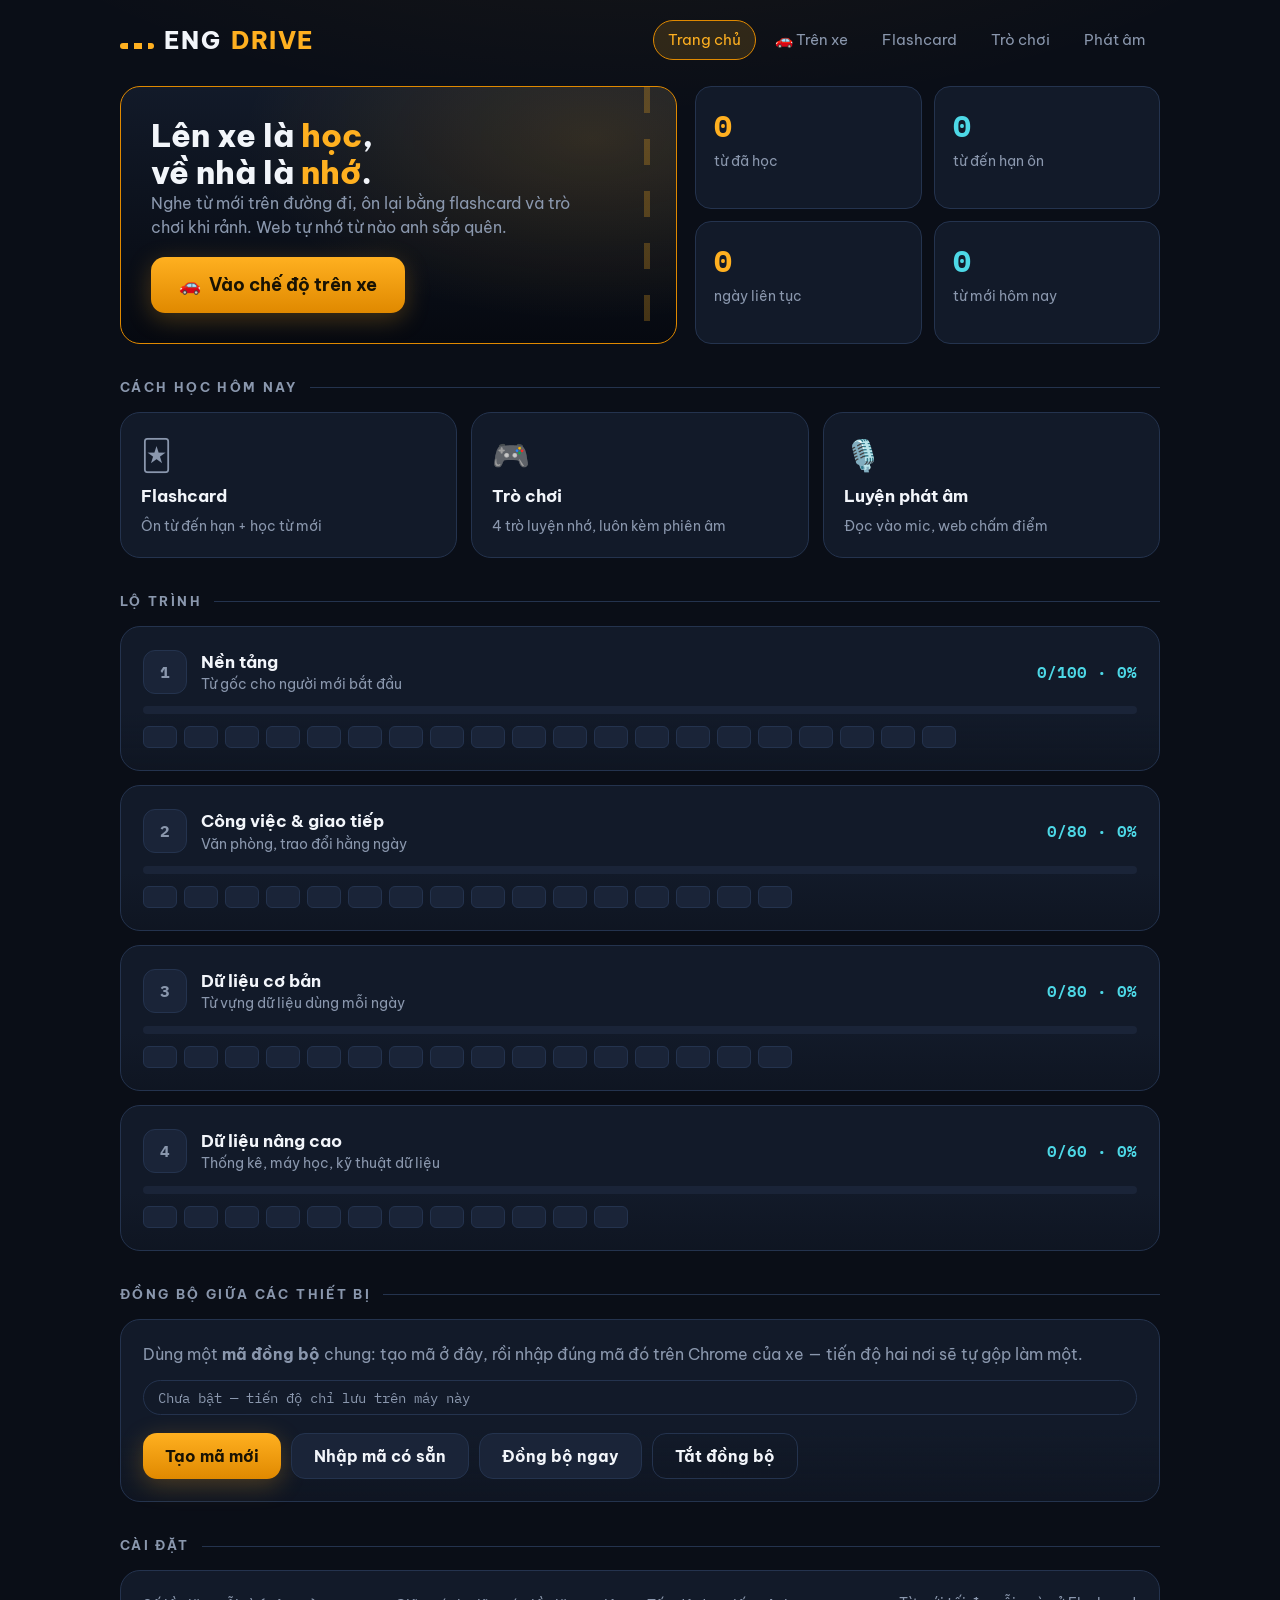
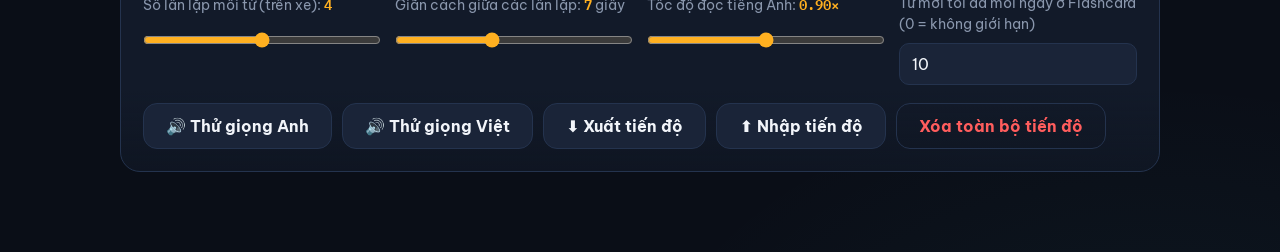
==== index.html @ 93e2e406 "EngDrive: web học tiếng Anh trên xe & máy tính - Chế độ trên xe: chữ to, tự đọc EN-VI lặp 3-5 lần, ô" ====
<!DOCTYPE html>
<html lang="vi">
<head>
<meta charset="utf-8">
<meta name="viewport" content="width=device-width, initial-scale=1">
<meta name="theme-color" content="#0a0e17">
<title>EngDrive — Học tiếng Anh mỗi ngày</title>
<link rel="icon" href="data:,">
<link rel="preconnect" href="https://fonts.googleapis.com">
<link rel="preconnect" href="https://fonts.gstatic.com" crossorigin>
<link href="https://fonts.googleapis.com/css2?family=Be+Vietnam+Pro:wght@400;500;600;700;800&family=IBM+Plex+Mono:wght@400;500;600&display=swap" rel="stylesheet">
<link rel="stylesheet" href="css/style.css">
</head>
<body>
<div class="wrap">

  <header class="topbar">
    <div class="logo"><span class="dot-road"></span>ENG<em>DRIVE</em></div>
    <nav class="nav">
      <a href="index.html" class="active">Trang chủ</a>
      <a href="car.html">🚗 Trên xe</a>
      <a href="learn.html">Flashcard</a>
      <a href="games.html">Trò chơi</a>
      <a href="speak.html">Phát âm</a>
    </nav>
  </header>

  <section class="hero">
    <div class="hero-car">
      <div>
        <h1>Lên xe là <span>học</span>,<br>về nhà là <span>nhớ</span>.</h1>
        <p>Nghe từ mới trên đường đi, ôn lại bằng flashcard và trò chơi khi rảnh. Web tự nhớ từ nào anh sắp quên.</p>
      </div>
      <a class="btn btn-amber" href="car.html">🚗 &nbsp;Vào chế độ trên xe</a>
    </div>
    <div class="stats">
      <div class="stat"><b id="stLearned">0</b><span>từ đã học</span></div>
      <div class="stat cyan"><b id="stDue">0</b><span>từ đến hạn ôn</span></div>
      <div class="stat"><b id="stStreak">0</b><span>ngày liên tục</span></div>
      <div class="stat cyan"><b id="stToday">0</b><span>từ mới hôm nay</span></div>
    </div>
  </section>

  <h2 class="section-title">Cách học hôm nay</h2>
  <section class="modes">
    <a class="mode" href="learn.html"><span class="ico">🃏</span><b>Flashcard</b><span id="mFlash">Ôn từ đến hạn + học từ mới</span></a>
    <a class="mode" href="games.html"><span class="ico">🎮</span><b>Trò chơi</b><span>4 trò luyện nhớ, luôn kèm phiên âm</span></a>
    <a class="mode" href="speak.html"><span class="ico">🎙️</span><b>Luyện phát âm</b><span>Đọc vào mic, web chấm điểm</span></a>
  </section>

  <h2 class="section-title">Lộ trình</h2>
  <section id="roadmap"></section>

  <h2 class="section-title">Đồng bộ giữa các thiết bị</h2>
  <section class="card" id="syncCard">
    <p class="muted" style="margin-bottom:14px">
      Dùng một <b>mã đồng bộ</b> chung: tạo mã ở đây, rồi nhập đúng mã đó trên Chrome của xe —
      tiến độ hai nơi sẽ tự gộp làm một.
    </p>
    <div id="syncStatus" class="pill" style="margin-bottom:14px">Chưa bật</div>
    <div class="settings-actions">
      <button class="btn btn-amber" id="btnNewCode">Tạo mã mới</button>
      <button class="btn" id="btnEnterCode">Nhập mã có sẵn</button>
      <button class="btn" id="btnSyncNow">Đồng bộ ngay</button>
      <button class="btn btn-ghost" id="btnSyncOff">Tắt đồng bộ</button>
    </div>
  </section>

  <h2 class="section-title">Cài đặt</h2>
  <section class="card">
    <div class="settings-grid">
      <div class="setting">
        <label>Số lần lặp mỗi từ (trên xe): <output id="repsOut"></output></label>
        <input type="range" id="setReps" min="3" max="5" step="1">
      </div>
      <div class="setting">
        <label>Giãn cách giữa các lần lặp: <output id="gapOut"></output> giây</label>
        <input type="range" id="setGap" min="5" max="10" step="1">
      </div>
      <div class="setting">
        <label>Tốc độ đọc tiếng Anh: <output id="rateOut"></output></label>
        <input type="range" id="setRate" min="0.7" max="1.1" step="0.05">
      </div>
      <div class="setting">
        <label>Từ mới tối đa mỗi ngày ở Flashcard (0 = không giới hạn)</label>
        <input type="number" id="setNewPerDay" min="0" max="100" step="1">
      </div>
    </div>
    <div class="settings-actions">
      <button class="btn" id="btnTestEn">🔊 Thử giọng Anh</button>
      <button class="btn" id="btnTestVi">🔊 Thử giọng Việt</button>
      <button class="btn" id="btnExport">⬇ Xuất tiến độ</button>
      <button class="btn" id="btnImport">⬆ Nhập tiến độ</button>
      <input type="file" id="importFile" accept=".json" class="hidden">
      <button class="btn btn-ghost" id="btnReset" style="color:var(--red)">Xóa toàn bộ tiến độ</button>
    </div>
  </section>

</div>

<script src="data/level1.js"></script>
<script src="data/level2.js"></script>
<script src="data/level3.js"></script>
<script src="data/level4.js"></script>
<script src="js/core.js"></script>
<script src="js/sync.js"></script>
<script src="js/home.js"></script>
</body>
</html>
---- css/style.css ----
/* ============================================================
   ENGDRIVE — Học tiếng Anh trên xe & máy tính
   Aesthetic: "night drive dashboard" — đồng hồ xe hơi ban đêm
   ============================================================ */

:root {
  --bg: #0a0e17;
  --bg-deep: #060910;
  --surface: #121a29;
  --surface-2: #1a2438;
  --line: #24334e;
  --text: #f2f5fa;
  --muted: #8a97ad;
  --amber: #ffb020;
  --amber-deep: #e08900;
  --amber-glow: rgba(255, 176, 32, 0.14);
  --cyan: #4dd8e6;
  --cyan-glow: rgba(77, 216, 230, 0.12);
  --green: #3ddc84;
  --red: #ff5d5d;
  --radius: 20px;
  --font-main: "Be Vietnam Pro", "Segoe UI", system-ui, sans-serif;
  --font-mono: "IBM Plex Mono", "Consolas", monospace;
}

* { margin: 0; padding: 0; box-sizing: border-box; }
html { -webkit-text-size-adjust: 100%; }

body {
  font-family: var(--font-main);
  background:
    radial-gradient(1200px 500px at 50% -10%, rgba(255, 176, 32, 0.07), transparent 60%),
    radial-gradient(900px 600px at 90% 110%, rgba(77, 216, 230, 0.05), transparent 60%),
    var(--bg);
  color: var(--text);
  min-height: 100vh;
  line-height: 1.5;
}

::selection { background: var(--amber); color: #14100a; }

a { color: inherit; text-decoration: none; }
button { font-family: inherit; cursor: pointer; border: none; background: none; color: inherit; }
input, select { font-family: inherit; }

.wrap { max-width: 1080px; margin: 0 auto; padding: 0 20px 80px; }

/* ---------- Header / nav ---------- */
.topbar {
  display: flex; align-items: center; justify-content: space-between;
  padding: 20px 0 14px; margin-bottom: 12px;
}
.logo {
  display: flex; align-items: baseline; gap: 10px;
  font-weight: 800; font-size: 1.5rem; letter-spacing: 0.06em;
}
.logo .dot-road {
  display: inline-block; width: 34px; height: 6px; border-radius: 3px;
  background: repeating-linear-gradient(90deg, var(--amber) 0 8px, transparent 8px 14px);
}
.logo em { font-style: normal; color: var(--amber); }
.nav { display: flex; gap: 4px; flex-wrap: wrap; }
.nav a {
  padding: 8px 14px; border-radius: 999px; font-size: 0.92rem; color: var(--muted);
  border: 1px solid transparent; transition: all 0.2s;
}
.nav a:hover { color: var(--text); border-color: var(--line); }
.nav a.active { color: var(--amber); border-color: var(--amber-deep); background: var(--amber-glow); }

/* ---------- Cards & common ---------- */
.card {
  background: linear-gradient(180deg, var(--surface), var(--surface) 60%, rgba(18, 26, 41, 0.6));
  border: 1px solid var(--line);
  border-radius: var(--radius);
  padding: 22px;
}
.section-title {
  font-size: 0.82rem; font-weight: 700; letter-spacing: 0.18em; text-transform: uppercase;
  color: var(--muted); margin: 34px 0 14px;
  display: flex; align-items: center; gap: 12px;
}
.section-title::after { content: ""; flex: 1; height: 1px; background: var(--line); }

.btn {
  display: inline-flex; align-items: center; justify-content: center; gap: 8px;
  padding: 12px 22px; border-radius: 14px; font-weight: 700; font-size: 1rem;
  background: var(--surface-2); border: 1px solid var(--line); color: var(--text);
  transition: transform 0.12s, background 0.2s, border-color 0.2s;
}
.btn:hover { border-color: var(--amber-deep); }
.btn:active { transform: scale(0.97); }
.btn-amber {
  background: linear-gradient(180deg, var(--amber), var(--amber-deep));
  color: #191203; border: none; box-shadow: 0 6px 24px rgba(255, 176, 32, 0.25);
}
.btn-amber:hover { filter: brightness(1.06); }
.btn-ghost { background: transparent; }
.mono { font-family: var(--font-mono); }
.muted { color: var(--muted); }
.hidden { display: none !important; }

/* ---------- Dashboard: hero ---------- */
.hero { display: grid; grid-template-columns: 1.2fr 1fr; gap: 18px; align-items: stretch; }
@media (max-width: 760px) { .hero { grid-template-columns: 1fr; } }

.hero-car {
  position: relative; overflow: hidden;
  background:
    radial-gradient(500px 260px at 85% 20%, var(--amber-glow), transparent 70%),
    linear-gradient(180deg, var(--surface), var(--bg-deep));
  border: 1px solid var(--amber-deep);
  border-radius: var(--radius); padding: 30px;
  display: flex; flex-direction: column; gap: 10px; justify-content: space-between;
}
.hero-car::before {
  /* vạch kẻ đường */
  content: ""; position: absolute; right: 26px; top: 0; bottom: 0; width: 6px;
  background: repeating-linear-gradient(180deg, rgba(255,176,32,0.5) 0 26px, transparent 26px 52px);
  opacity: 0.5;
}
.hero-car h1 { font-size: 2rem; font-weight: 800; line-height: 1.15; }
.hero-car h1 span { color: var(--amber); }
.hero-car p { color: var(--muted); max-width: 40ch; }
.hero-car .btn { align-self: flex-start; margin-top: 8px; font-size: 1.1rem; padding: 15px 28px; }

.stats { display: grid; grid-template-columns: 1fr 1fr; gap: 12px; }
.stat {
  background: var(--surface); border: 1px solid var(--line); border-radius: 16px;
  padding: 16px 18px; display: flex; flex-direction: column; gap: 2px;
}
.stat b { font-size: 1.9rem; font-weight: 800; font-family: var(--font-mono); color: var(--amber); }
.stat.cyan b { color: var(--cyan); }
.stat span { font-size: 0.85rem; color: var(--muted); }

/* ---------- Dashboard: mode cards ---------- */
.modes { display: grid; grid-template-columns: repeat(auto-fit, minmax(210px, 1fr)); gap: 14px; }
.mode {
  display: flex; flex-direction: column; gap: 6px; padding: 20px;
  background: var(--surface); border: 1px solid var(--line); border-radius: var(--radius);
  transition: transform 0.15s, border-color 0.2s, box-shadow 0.2s;
}
.mode:hover { transform: translateY(-3px); border-color: var(--amber-deep); box-shadow: 0 10px 30px rgba(0,0,0,0.35); }
.mode .ico { font-size: 1.9rem; }
.mode b { font-size: 1.08rem; }
.mode span { font-size: 0.86rem; color: var(--muted); }

/* ---------- Roadmap ---------- */
.level { margin-bottom: 14px; }
.level-head { display: flex; align-items: center; gap: 14px; flex-wrap: wrap; }
.level-num {
  width: 44px; height: 44px; border-radius: 12px; flex: none;
  display: grid; place-items: center; font-weight: 800; font-family: var(--font-mono);
  background: var(--amber-glow); color: var(--amber); border: 1px solid var(--amber-deep);
}
.level.locked .level-num { background: var(--surface-2); color: var(--muted); border-color: var(--line); }
.level-head b { font-size: 1.05rem; }
.level-head .muted { font-size: 0.86rem; }
.level-pct { margin-left: auto; font-family: var(--font-mono); color: var(--cyan); font-weight: 600; }
.bar { height: 8px; border-radius: 4px; background: var(--surface-2); margin: 12px 0; overflow: hidden; }
.bar i { display: block; height: 100%; border-radius: 4px; background: linear-gradient(90deg, var(--amber-deep), var(--amber)); transition: width 0.6s; }
.units { display: flex; flex-wrap: wrap; gap: 7px; }
.unit-chip {
  width: 34px; height: 22px; border-radius: 6px; border: 1px solid var(--line);
  background: var(--surface-2); position: relative; cursor: default;
}
.unit-chip.part { background: linear-gradient(90deg, var(--amber-deep) 50%, var(--surface-2) 50%); opacity: 0.75; }
.unit-chip.done { background: linear-gradient(180deg, var(--amber), var(--amber-deep)); border-color: var(--amber-deep); }

/* ---------- Settings ---------- */
.settings-grid { display: grid; grid-template-columns: repeat(auto-fit, minmax(230px, 1fr)); gap: 14px; }
.setting { display: flex; flex-direction: column; gap: 8px; }
.setting label { font-size: 0.88rem; color: var(--muted); }
.setting output { font-family: var(--font-mono); color: var(--amber); font-weight: 600; }
select, input[type="number"] {
  background: var(--surface-2); color: var(--text); border: 1px solid var(--line);
  border-radius: 10px; padding: 10px 12px; font-size: 1rem;
}
input[type="range"] { accent-color: var(--amber); height: 32px; }
.settings-actions { display: flex; gap: 10px; flex-wrap: wrap; margin-top: 18px; }

/* ============================================================
   CAR MODE — màn hình trên xe: chữ cực to, thao tác cực ít
   ============================================================ */
body.car-body {
  background: var(--bg-deep);
  height: 100vh; height: 100dvh; overflow: hidden;
  display: flex; flex-direction: column;
  user-select: none; -webkit-user-select: none;
}
.car-top {
  display: flex; align-items: center; justify-content: space-between;
  padding: 12px 18px; flex: none; color: var(--muted); font-size: 0.95rem;
}
.car-top .phase {
  font-weight: 700; letter-spacing: 0.14em; text-transform: uppercase; font-size: 0.85rem;
  padding: 6px 14px; border-radius: 999px; border: 1px solid var(--line);
}
.car-top .phase.learn { color: var(--amber); border-color: var(--amber-deep); background: var(--amber-glow); }
.car-top .phase.review { color: var(--cyan); border-color: var(--cyan); background: var(--cyan-glow); }
.car-top .car-btn-sm { font-size: 1.3rem; padding: 8px 12px; border-radius: 12px; }
.car-top .car-btn-sm:active { background: var(--surface-2); }

.car-stage {
  flex: 1; display: flex; flex-direction: column; align-items: center; justify-content: center;
  text-align: center; padding: 0 16px; gap: 1vh; min-height: 0; cursor: pointer;
}
.car-word {
  font-size: clamp(3.4rem, 15vw, 11rem);
  font-weight: 800; line-height: 1.02; letter-spacing: -0.01em;
  text-shadow: 0 0 60px rgba(255, 176, 32, 0.18);
  overflow-wrap: anywhere;
}
.car-ipa {
  font-family: var(--font-mono);
  font-size: clamp(1.5rem, 5.5vw, 3.6rem);
  color: var(--cyan); font-weight: 500;
}
.car-vi {
  font-size: clamp(2rem, 7.5vw, 5.2rem);
  font-weight: 700; color: var(--amber); line-height: 1.1;
  overflow-wrap: anywhere;
}
.rep-dots { display: flex; gap: 10px; margin-top: 1.5vh; }
.rep-dots i {
  width: 14px; height: 14px; border-radius: 50%;
  background: var(--surface-2); border: 1px solid var(--line); transition: all 0.25s;
}
.rep-dots i.on { background: var(--amber); border-color: var(--amber); box-shadow: 0 0 12px rgba(255,176,32,0.6); }

.car-controls {
  flex: none; display: flex; align-items: center; justify-content: center; gap: 22px;
  padding: 12px 16px calc(18px + env(safe-area-inset-bottom));
}
.car-btn {
  width: 78px; height: 78px; border-radius: 50%; font-size: 1.9rem;
  background: var(--surface); border: 1px solid var(--line);
  display: grid; place-items: center; transition: transform 0.1s, border-color 0.2s;
}
.car-btn:active { transform: scale(0.92); }
.car-btn.main {
  width: 104px; height: 104px; font-size: 2.6rem;
  background: linear-gradient(180deg, var(--amber), var(--amber-deep));
  color: #191203; border: none; box-shadow: 0 8px 34px rgba(255, 176, 32, 0.35);
}
.car-progress { position: fixed; left: 0; top: 0; height: 4px; background: var(--amber); transition: width 0.4s; z-index: 5; }

/* Màn chờ bắt đầu / hoàn thành */
.car-overlay {
  position: fixed; inset: 0; z-index: 10; background: rgba(6, 9, 16, 0.94);
  display: flex; flex-direction: column; align-items: center; justify-content: center;
  gap: 18px; text-align: center; padding: 24px;
}
.car-overlay h2 { font-size: clamp(1.8rem, 5vw, 3rem); font-weight: 800; }
.car-overlay p { color: var(--muted); font-size: 1.15rem; max-width: 46ch; }
.car-overlay .btn-amber { font-size: 1.5rem; padding: 22px 54px; border-radius: 22px; }

/* Drawer cài đặt trên xe */
.car-drawer {
  position: fixed; right: 0; top: 0; bottom: 0; width: min(380px, 92vw); z-index: 20;
  background: var(--surface); border-left: 1px solid var(--line); padding: 24px;
  transform: translateX(100%); transition: transform 0.25s; overflow-y: auto;
}
.car-drawer.open { transform: translateX(0); }
.car-drawer h3 { margin-bottom: 16px; }
.car-drawer .setting { margin-bottom: 16px; }

/* ============================================================
   LEARN — flashcards
   ============================================================ */
.study-head { display: flex; align-items: center; justify-content: space-between; margin-bottom: 18px; flex-wrap: wrap; gap: 10px; }
.pill {
  padding: 6px 14px; border-radius: 999px; font-family: var(--font-mono); font-size: 0.9rem;
  border: 1px solid var(--line); color: var(--muted);
}
.pill b { color: var(--amber); }

.flash-zone { display: flex; flex-direction: column; align-items: center; gap: 22px; }
.flashcard {
  width: min(620px, 100%); min-height: 360px; perspective: 1200px; cursor: pointer;
}
.flash-inner {
  position: relative; width: 100%; min-height: 360px;
  transform-style: preserve-3d; transition: transform 0.5s cubic-bezier(0.2, 0.8, 0.2, 1);
}
.flashcard.flipped .flash-inner { transform: rotateY(180deg); }
.flash-face {
  position: absolute; inset: 0; backface-visibility: hidden; -webkit-backface-visibility: hidden;
  border-radius: var(--radius); border: 1px solid var(--line); padding: 34px;
  display: flex; flex-direction: column; align-items: center; justify-content: center; gap: 12px;
  background: linear-gradient(180deg, var(--surface), var(--bg-deep)); text-align: center;
}
.flash-face.back { transform: rotateY(180deg); border-color: var(--amber-deep); }
.flash-word { font-size: clamp(2.4rem, 7vw, 4rem); font-weight: 800; }
.flash-ipa { font-family: var(--font-mono); font-size: 1.5rem; color: var(--cyan); }
.flash-pos { color: var(--muted); font-size: 0.95rem; }
.flash-vi { font-size: 2rem; font-weight: 700; color: var(--amber); }
.flash-ex { font-size: 1.15rem; margin-top: 8px; }
.flash-ex-vi { color: var(--muted); font-size: 1rem; }
.flash-hint { color: var(--muted); font-size: 0.85rem; margin-top: 14px; }
.speak-icon { font-size: 1.6rem; padding: 10px 16px; border-radius: 14px; border: 1px solid var(--line); }
.speak-icon:active { background: var(--surface-2); }

.grade-row { display: grid; grid-template-columns: repeat(4, 1fr); gap: 10px; width: min(620px, 100%); }
.grade { padding: 16px 8px; border-radius: 14px; font-weight: 700; border: 1px solid var(--line); background: var(--surface); transition: transform 0.1s; }
.grade:active { transform: scale(0.96); }
.grade small { display: block; font-weight: 400; color: var(--muted); font-size: 0.75rem; margin-top: 3px; }
.grade.g0 { color: var(--red); } .grade.g1 { color: #ffce6b; }
.grade.g2 { color: var(--green); } .grade.g3 { color: var(--cyan); }

.done-panel { text-align: center; padding: 60px 20px; }
.done-panel .big { font-size: 3.4rem; }
.done-panel h2 { font-size: 1.8rem; margin: 10px 0 6px; }

/* ============================================================
   GAMES
   ============================================================ */
.game-pick { display: grid; grid-template-columns: repeat(auto-fit, minmax(220px, 1fr)); gap: 14px; }
.game-card { text-align: left; }
.game-hud { display: flex; align-items: center; justify-content: space-between; margin-bottom: 20px; flex-wrap: wrap; gap: 10px; }
.hud-score { font-family: var(--font-mono); font-size: 1.3rem; color: var(--amber); font-weight: 700; }
.hud-streak { color: var(--cyan); font-family: var(--font-mono); }

.quiz-prompt {
  text-align: center; padding: 34px 20px; border-radius: var(--radius);
  background: linear-gradient(180deg, var(--surface), var(--bg-deep));
  border: 1px solid var(--line); margin-bottom: 18px;
}
.quiz-word { font-size: clamp(2rem, 6vw, 3.2rem); font-weight: 800; }
.quiz-sub { font-family: var(--font-mono); color: var(--cyan); font-size: 1.3rem; margin-top: 4px; }
.quiz-vi-prompt { font-size: 1.9rem; font-weight: 700; color: var(--amber); }
.options { display: grid; grid-template-columns: 1fr 1fr; gap: 12px; }
@media (max-width: 560px) { .options { grid-template-columns: 1fr; } }
.opt {
  padding: 18px; border-radius: 14px; font-size: 1.15rem; font-weight: 600;
  background: var(--surface); border: 1px solid var(--line); text-align: center;
  transition: border-color 0.15s, background 0.15s;
}
.opt:hover { border-color: var(--amber-deep); }
.opt.correct { background: rgba(61, 220, 132, 0.14); border-color: var(--green); color: var(--green); }
.opt.wrong { background: rgba(255, 93, 93, 0.12); border-color: var(--red); color: var(--red); }
.opt:disabled { cursor: default; }

/* Xếp chữ */
.slots, .tiles { display: flex; flex-wrap: wrap; gap: 8px; justify-content: center; }
.slots { margin-bottom: 22px; min-height: 58px; }
.slot, .tile {
  width: 50px; height: 56px; border-radius: 12px; display: grid; place-items: center;
  font-family: var(--font-mono); font-size: 1.5rem; font-weight: 700;
}
.slot { background: var(--bg-deep); border: 1px dashed var(--line); color: var(--amber); }
.slot.filled { border-style: solid; border-color: var(--amber-deep); }
.slot.space { border: none; background: none; width: 22px; }
.tile { background: var(--surface-2); border: 1px solid var(--line); transition: transform 0.1s; }
.tile:active { transform: scale(0.9); }
.tile.used { opacity: 0.25; pointer-events: none; }

/* ============================================================
   SPEAK — luyện phát âm
   ============================================================ */
.mic-zone { display: flex; flex-direction: column; align-items: center; gap: 18px; }
.mic-btn {
  width: 110px; height: 110px; border-radius: 50%; font-size: 2.8rem;
  background: linear-gradient(180deg, var(--surface-2), var(--surface));
  border: 2px solid var(--line); display: grid; place-items: center; transition: all 0.2s;
}
.mic-btn.listening {
  border-color: var(--red); box-shadow: 0 0 0 0 rgba(255, 93, 93, 0.5);
  animation: pulse 1.4s infinite;
}
@keyframes pulse {
  0% { box-shadow: 0 0 0 0 rgba(255, 93, 93, 0.45); }
  70% { box-shadow: 0 0 0 26px rgba(255, 93, 93, 0); }
  100% { box-shadow: 0 0 0 0 rgba(255, 93, 93, 0); }
}
.speak-result { text-align: center; min-height: 90px; }
.speak-result .verdict { font-size: 1.5rem; font-weight: 800; }
.verdict.good { color: var(--green); } .verdict.close { color: var(--amber); } .verdict.bad { color: var(--red); }
.heard { color: var(--muted); font-size: 1.05rem; margin-top: 4px; }
.heard b { color: var(--text); font-family: var(--font-mono); }
.warn-box {
  background: rgba(255, 176, 32, 0.08); border: 1px solid var(--amber-deep);
  border-radius: 14px; padding: 14px 18px; font-size: 0.95rem; margin-bottom: 18px;
}

/* ---------- misc ---------- */
.fade-in { animation: fadeIn 0.35s ease both; }
@keyframes fadeIn { from { opacity: 0; transform: translateY(8px); } to { opacity: 1; transform: none; } }
.toast {
  position: fixed; bottom: 26px; left: 50%; transform: translateX(-50%);
  background: var(--surface-2); border: 1px solid var(--amber-deep); color: var(--text);
  padding: 12px 22px; border-radius: 999px; z-index: 50; font-weight: 600;
  animation: fadeIn 0.25s ease both;
}
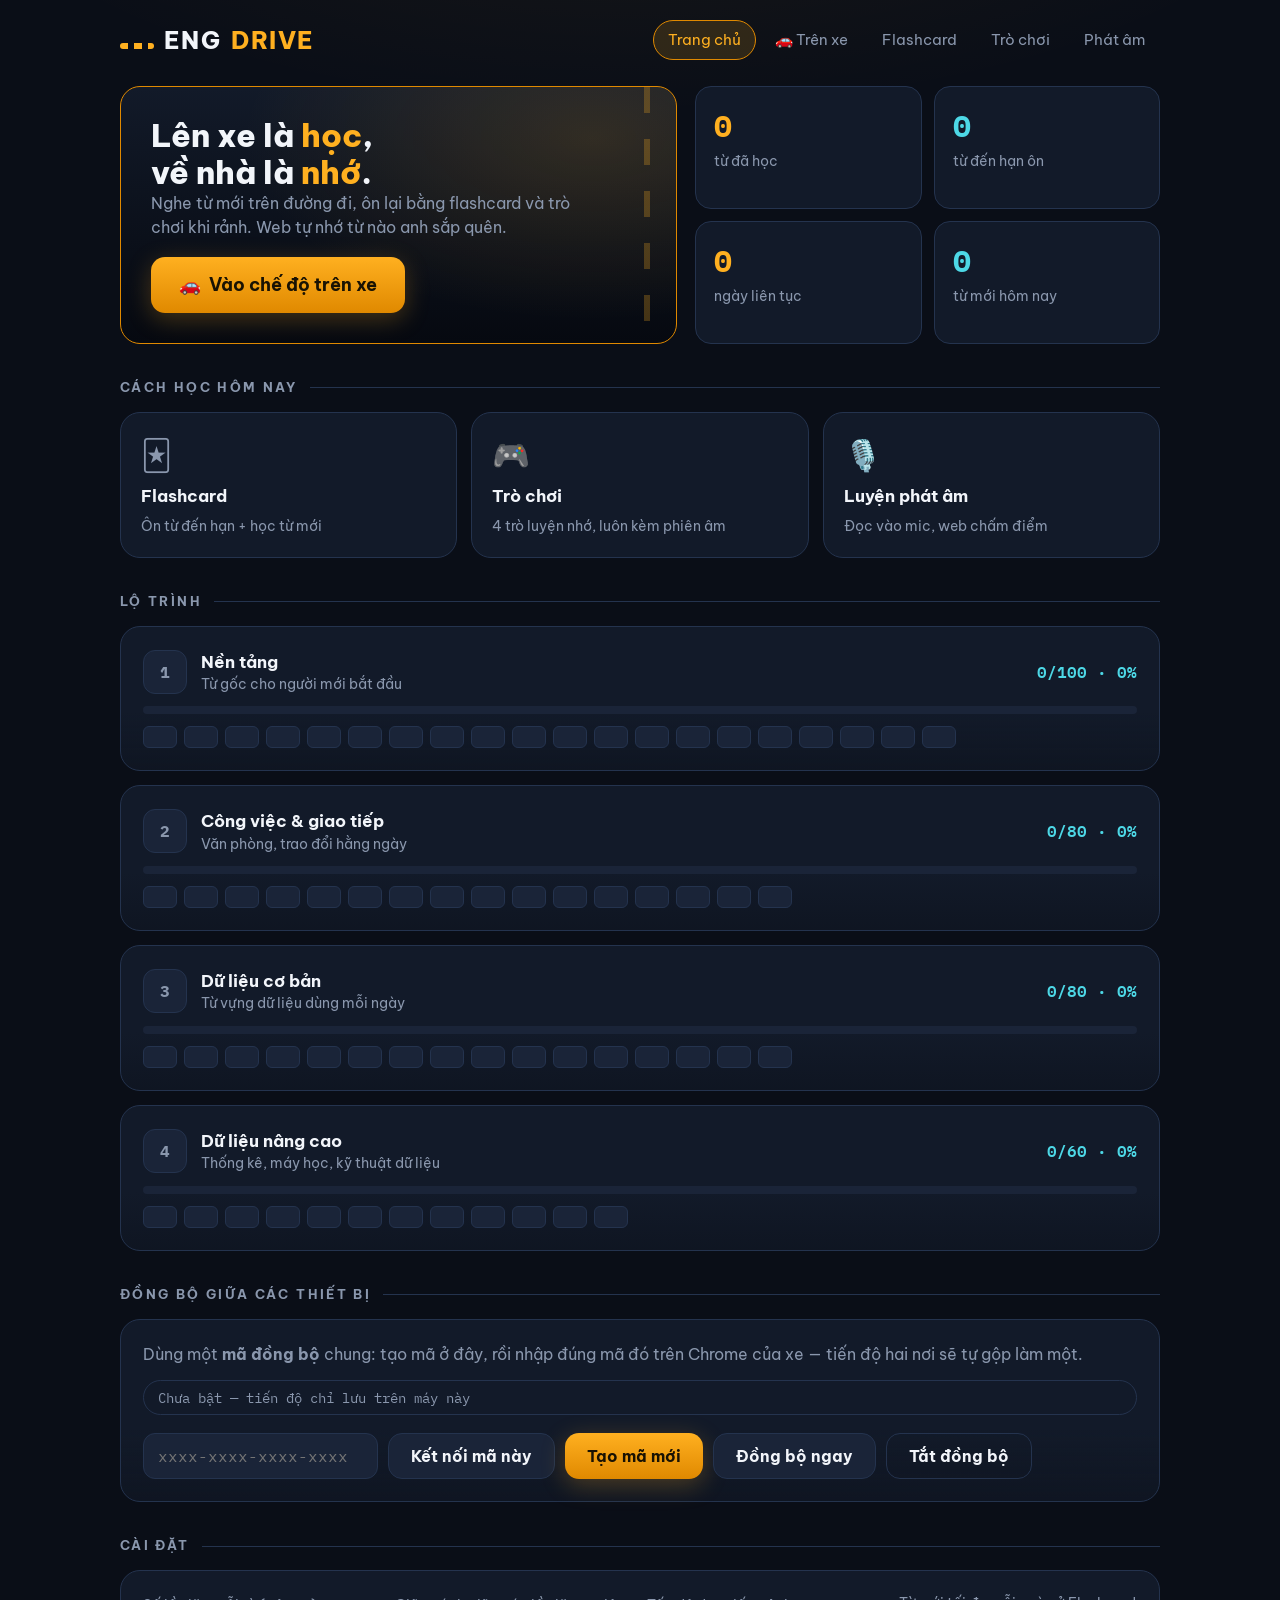
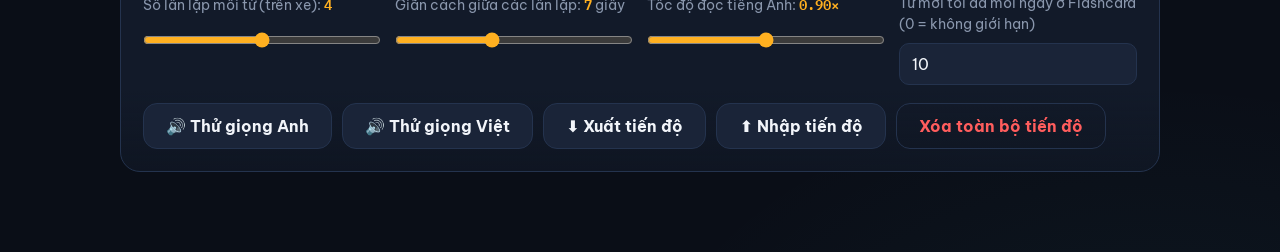
==== commit 5424bd25: "Sửa 30+ lỗi từ review đa chiều - Sync: merge ưu tiên box SRS (không mất tiến độ flashcard), chặn rac" ====
--- a/index.html
+++ b/index.html
@@ -58,9 +58,13 @@
       tiến độ hai nơi sẽ tự gộp làm một.
     </p>
     <div id="syncStatus" class="pill" style="margin-bottom:14px">Chưa bật</div>
+    <div id="syncConfirm" class="warn-box hidden" style="margin-bottom:14px"></div>
     <div class="settings-actions">
+      <input type="text" id="syncCodeInput" placeholder="xxxx-xxxx-xxxx-xxxx"
+        autocomplete="off" autocapitalize="off" spellcheck="false"
+        style="background:var(--surface-2);color:var(--text);border:1px solid var(--line);border-radius:12px;padding:12px 14px;font-family:var(--font-mono);font-size:1rem;min-width:220px">
+      <button class="btn" id="btnEnterCode">Kết nối mã này</button>
       <button class="btn btn-amber" id="btnNewCode">Tạo mã mới</button>
-      <button class="btn" id="btnEnterCode">Nhập mã có sẵn</button>
       <button class="btn" id="btnSyncNow">Đồng bộ ngay</button>
       <button class="btn btn-ghost" id="btnSyncOff">Tắt đồng bộ</button>
     </div>
--- a/css/style.css
+++ b/css/style.css
@@ -197,7 +197,10 @@
 }
 .car-top .phase.learn { color: var(--amber); border-color: var(--amber-deep); background: var(--amber-glow); }
 .car-top .phase.review { color: var(--cyan); border-color: var(--cyan); background: var(--cyan-glow); }
-.car-top .car-btn-sm { font-size: 1.3rem; padding: 8px 12px; border-radius: 12px; }
+.car-top .car-btn-sm {
+  font-size: 1.5rem; min-width: 56px; min-height: 56px;
+  display: grid; place-items: center; border-radius: 14px;
+}
 .car-top .car-btn-sm:active { background: var(--surface-2); }
 
 .car-stage {
@@ -210,6 +213,9 @@
   text-shadow: 0 0 60px rgba(255, 176, 32, 0.18);
   overflow-wrap: anywhere;
 }
+/* từ dài co chữ lại thay vì ngắt giữa chữ */
+.car-word.long { font-size: clamp(2.6rem, 10vw, 7.5rem); }
+.car-word.vlong { font-size: clamp(2rem, 7vw, 5.2rem); }
 .car-ipa {
   font-family: var(--font-mono);
   font-size: clamp(1.5rem, 5.5vw, 3.6rem);
@@ -255,6 +261,14 @@
 .car-overlay .btn-amber { font-size: 1.5rem; padding: 22px 54px; border-radius: 22px; }
 
 /* Drawer cài đặt trên xe */
+.car-backdrop {
+  position: fixed; inset: 0; z-index: 19; background: rgba(6, 9, 16, 0.6);
+  opacity: 0; pointer-events: none; transition: opacity 0.25s;
+}
+.car-backdrop.open { opacity: 1; pointer-events: auto; }
+.drawer-head { display: flex; align-items: center; justify-content: space-between; margin-bottom: 16px; }
+.drawer-head h3 { margin: 0; }
+.drawer-close { font-size: 1.4rem; min-width: 52px; min-height: 52px; border-radius: 12px; border: 1px solid var(--line); }
 .car-drawer {
   position: fixed; right: 0; top: 0; bottom: 0; width: min(380px, 92vw); z-index: 20;
   background: var(--surface); border-left: 1px solid var(--line); padding: 24px;
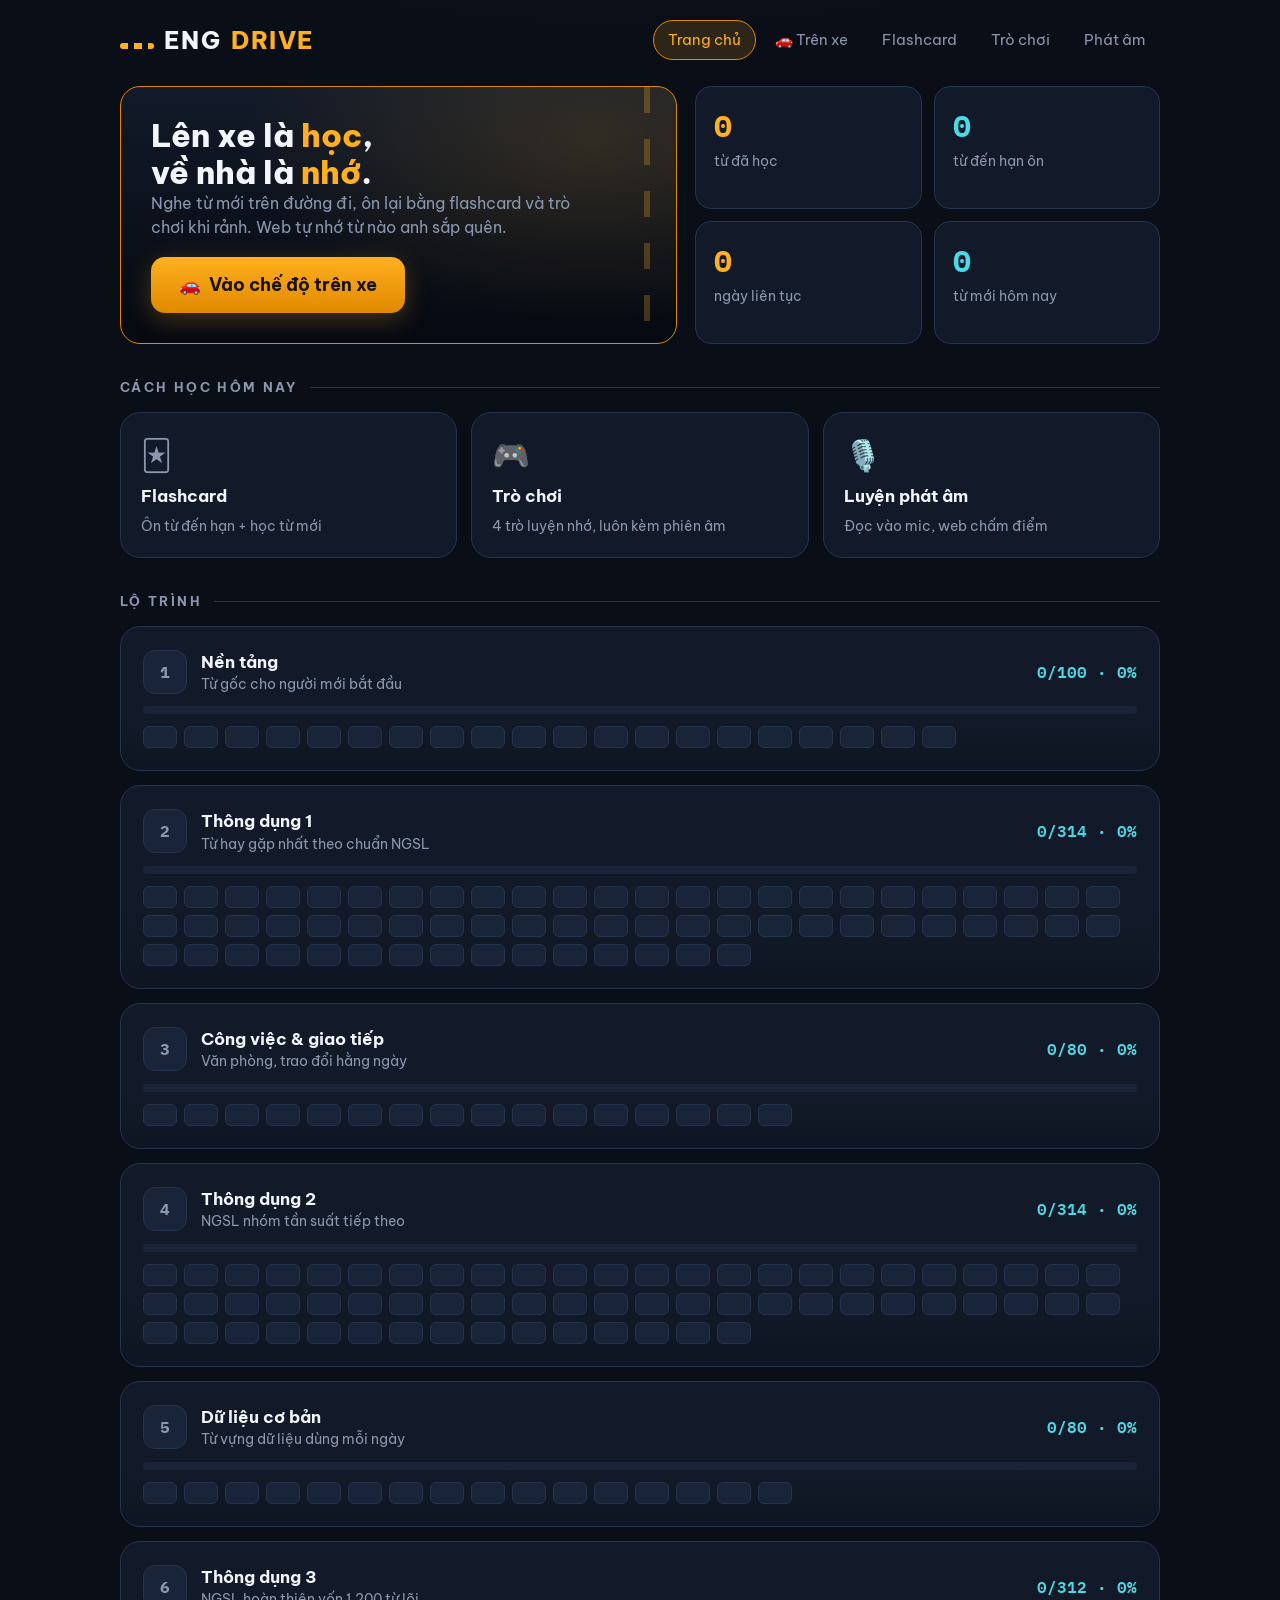
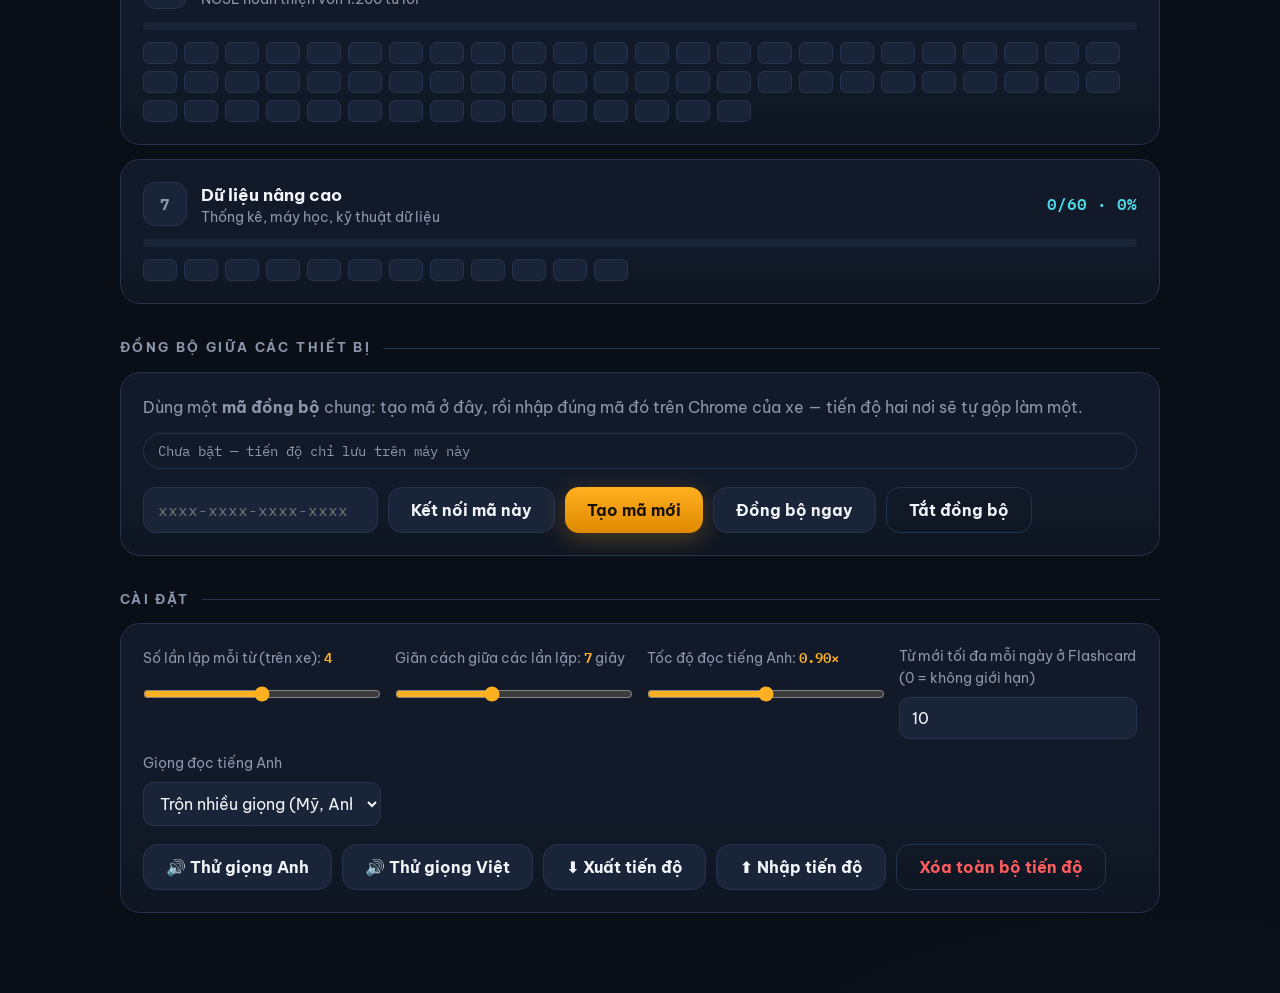
==== commit a892f188: "v2: 1.260 từ NGSL, FSRS v6, đa giọng, chế độ đọc theo trên xe - Từ vựng: +940 từ NGSL (CC BY-SA 4.0)" ====
--- a/index.html
+++ b/index.html
@@ -89,6 +89,13 @@
         <label>Từ mới tối đa mỗi ngày ở Flashcard (0 = không giới hạn)</label>
         <input type="number" id="setNewPerDay" min="0" max="100" step="1">
       </div>
+      <div class="setting">
+        <label>Giọng đọc tiếng Anh</label>
+        <select id="setVoiceMode">
+          <option value="mix">Trộn nhiều giọng (Mỹ, Anh, Úc…)</option>
+          <option value="single">Chỉ một giọng Mỹ</option>
+        </select>
+      </div>
     </div>
     <div class="settings-actions">
       <button class="btn" id="btnTestEn">🔊 Thử giọng Anh</button>
@@ -106,6 +113,10 @@
 <script src="data/level2.js"></script>
 <script src="data/level3.js"></script>
 <script src="data/level4.js"></script>
+<script src="data/ngsl1.js"></script>
+<script src="data/ngsl2.js"></script>
+<script src="data/ngsl3.js"></script>
+<script src="vendor/ts-fsrs.umd.js"></script>
 <script src="js/core.js"></script>
 <script src="js/sync.js"></script>
 <script src="js/home.js"></script>
--- a/css/style.css
+++ b/css/style.css
@@ -232,6 +232,11 @@
   background: var(--surface-2); border: 1px solid var(--line); transition: all 0.25s;
 }
 .rep-dots i.on { background: var(--amber); border-color: var(--amber); box-shadow: 0 0 12px rgba(255,176,32,0.6); }
+.shadow-hint {
+  margin-top: 1.2vh; font-size: clamp(1.1rem, 3vw, 1.7rem);
+  color: var(--cyan); font-weight: 600; min-height: 1.4em;
+}
+.shadow-hint.good { color: var(--green); }
 
 .car-controls {
   flex: none; display: flex; align-items: center; justify-content: center; gap: 22px;
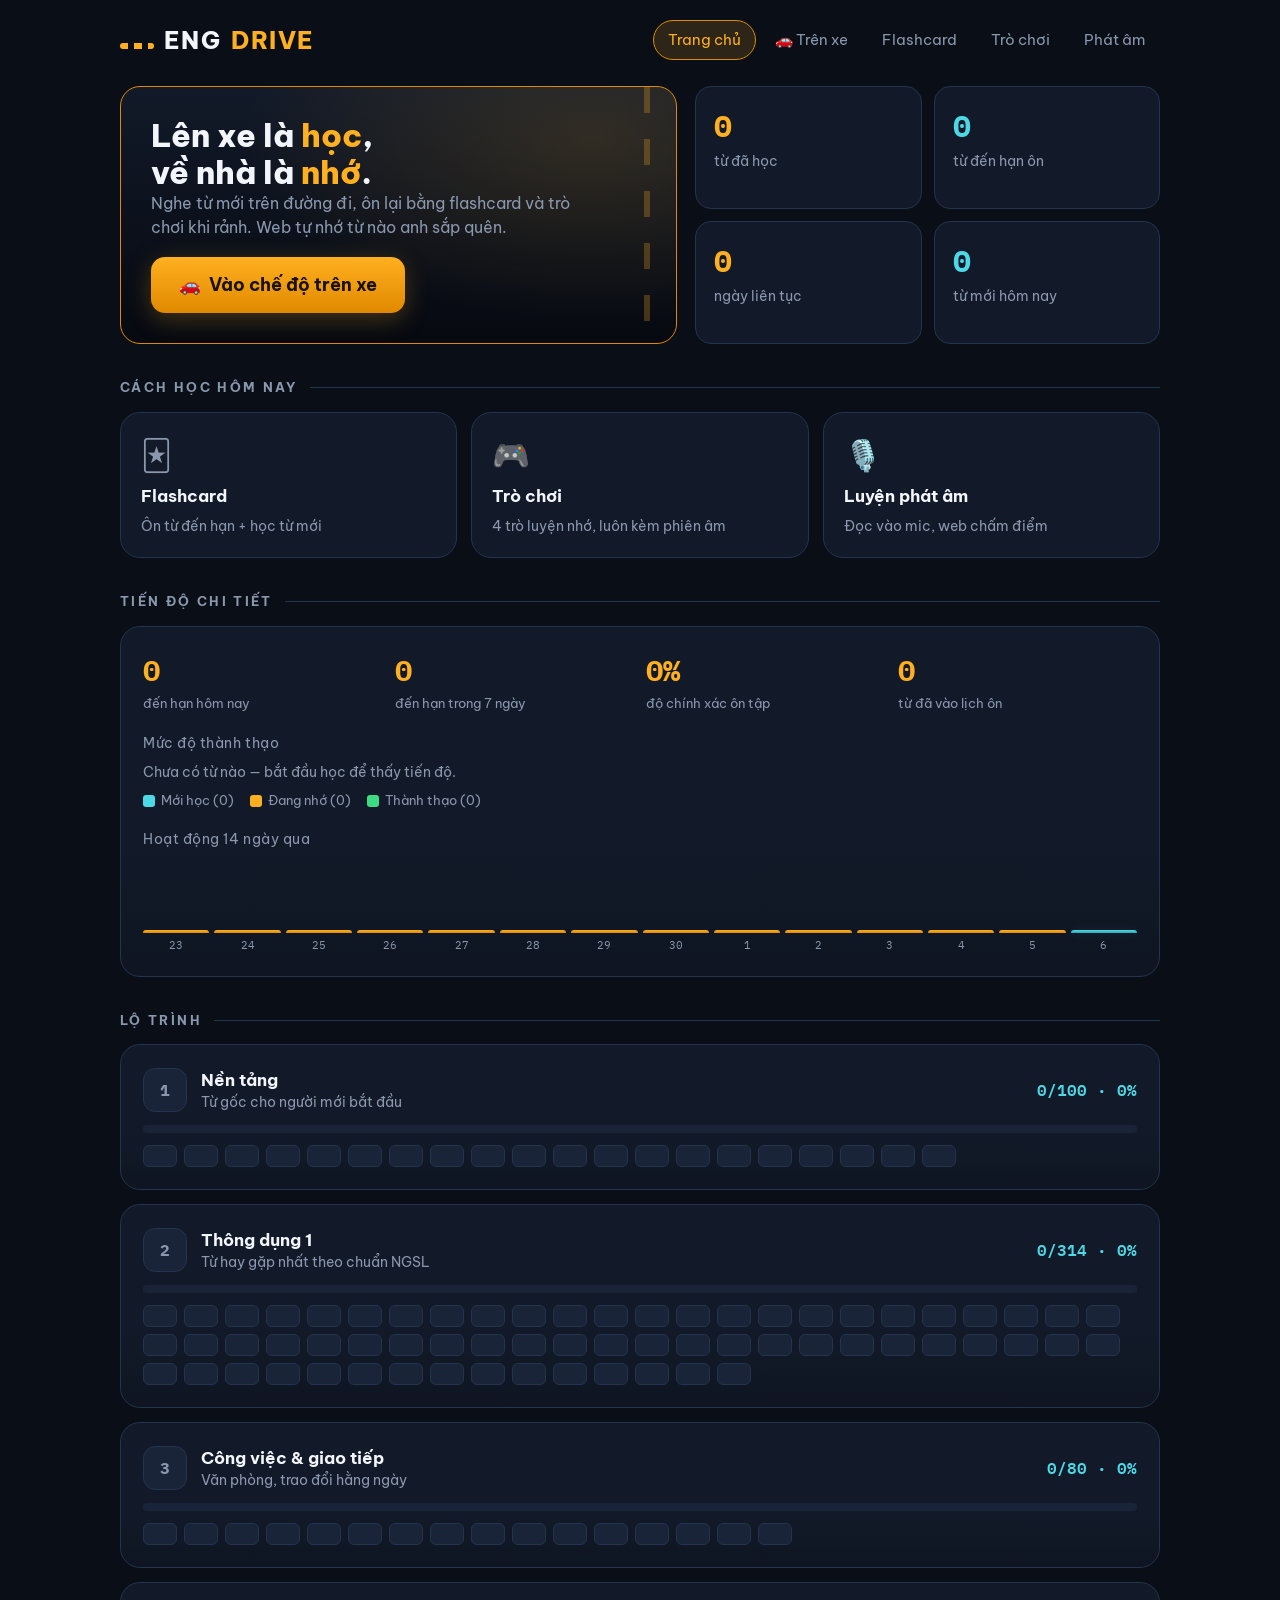
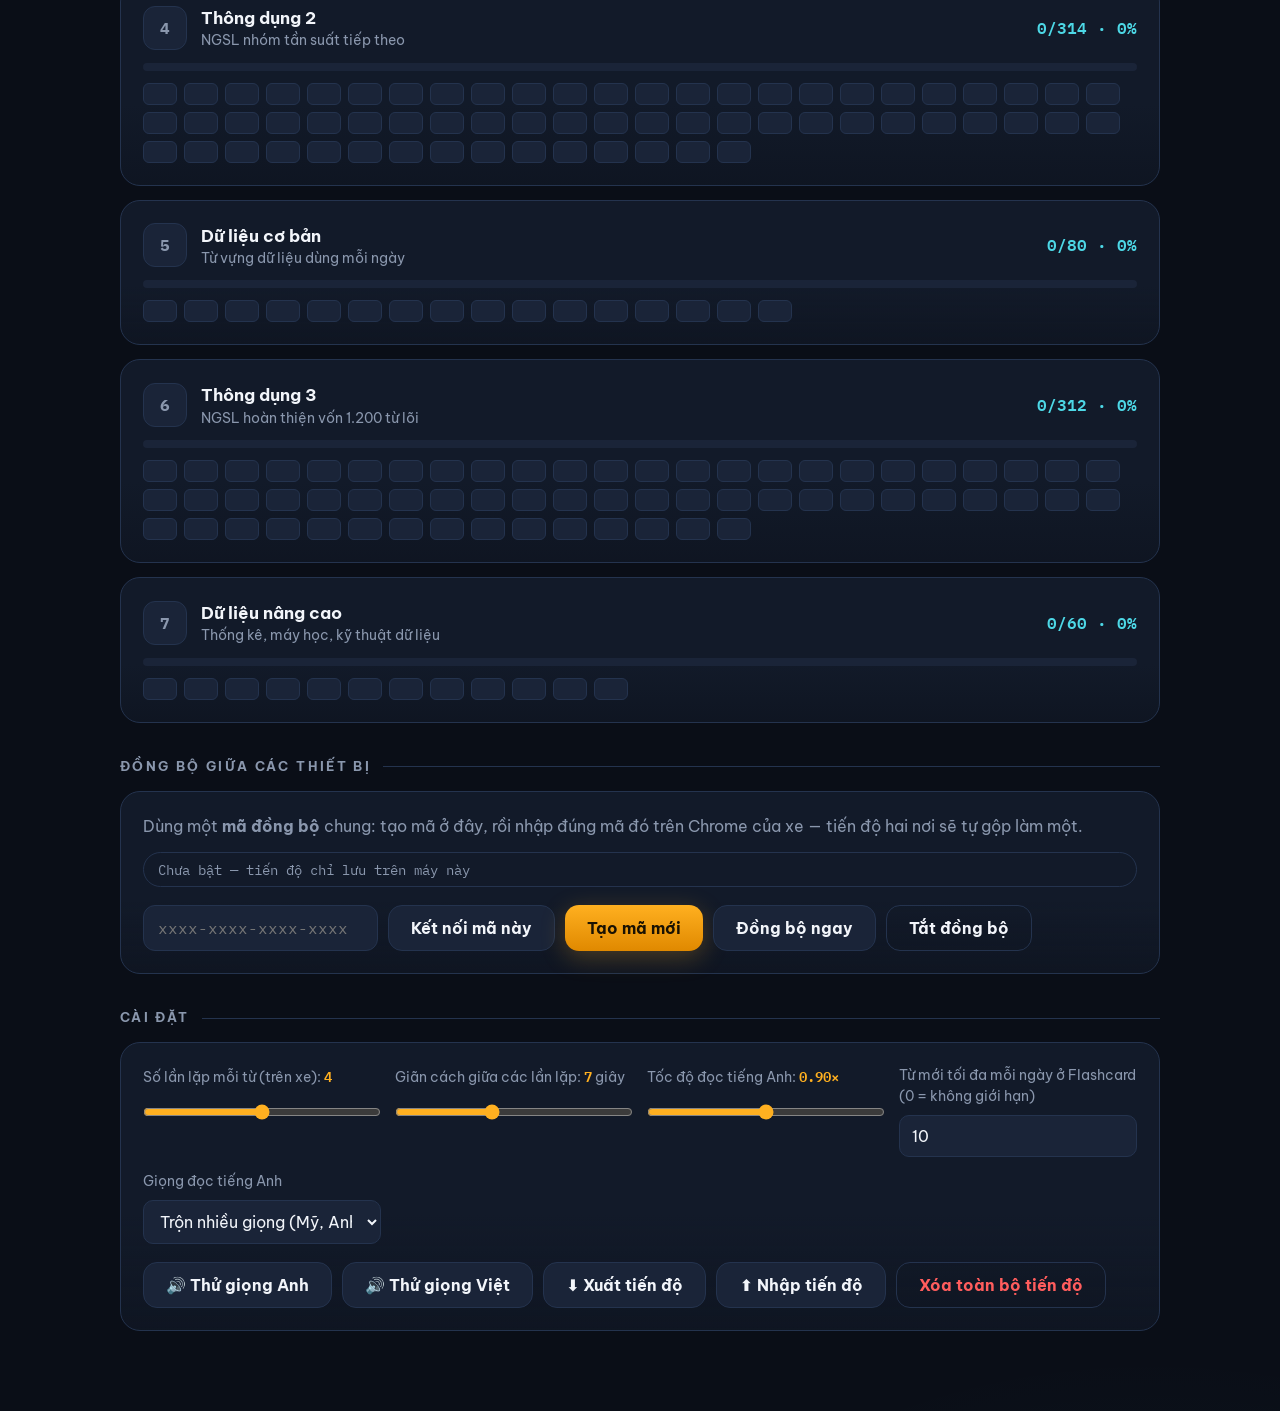
==== commit b48f05d5: "Trau chuốt: thêm bảng tiến độ chi tiết trên trang chủ - Dự báo từ đến hạn hôm nay + trong 7 ngày, độ" ====
--- a/index.html
+++ b/index.html
@@ -47,6 +47,9 @@
     <a class="mode" href="games.html"><span class="ico">🎮</span><b>Trò chơi</b><span>4 trò luyện nhớ, luôn kèm phiên âm</span></a>
     <a class="mode" href="speak.html"><span class="ico">🎙️</span><b>Luyện phát âm</b><span>Đọc vào mic, web chấm điểm</span></a>
   </section>
+
+  <h2 class="section-title">Tiến độ chi tiết</h2>
+  <section class="card" id="progressPanel"></section>
 
   <h2 class="section-title">Lộ trình</h2>
   <section id="roadmap"></section>
@@ -116,6 +119,7 @@
 <script src="data/ngsl1.js"></script>
 <script src="data/ngsl2.js"></script>
 <script src="data/ngsl3.js"></script>
+<script src="data/extras.js"></script>
 <script src="vendor/ts-fsrs.umd.js"></script>
 <script src="js/core.js"></script>
 <script src="js/sync.js"></script>
--- a/css/style.css
+++ b/css/style.css
@@ -144,6 +144,28 @@
 .mode b { font-size: 1.08rem; }
 .mode span { font-size: 0.86rem; color: var(--muted); }
 
+/* ---------- Bảng tiến độ chi tiết ---------- */
+.prog-grid { display: grid; grid-template-columns: repeat(auto-fit, minmax(130px, 1fr)); gap: 12px; margin-bottom: 20px; }
+.prog-stat { display: flex; flex-direction: column; gap: 2px; }
+.prog-stat b { font-size: 1.8rem; font-weight: 800; font-family: var(--font-mono); color: var(--amber); }
+.prog-stat span { font-size: 0.82rem; color: var(--muted); }
+.prog-block { margin-top: 18px; }
+.prog-label { font-size: 0.85rem; color: var(--muted); margin-bottom: 8px; letter-spacing: 0.04em; }
+.mastery-bar { display: flex; height: 18px; border-radius: 9px; overflow: hidden; background: var(--surface-2); }
+.mastery-bar i { display: block; }
+.m-fresh { background: var(--cyan); } .m-learning { background: var(--amber); } .m-mastered { background: var(--green); }
+.mastery-legend { display: flex; flex-wrap: wrap; gap: 16px; margin-top: 8px; font-size: 0.82rem; color: var(--muted); }
+.mastery-legend span { display: flex; align-items: center; gap: 6px; }
+.mastery-legend i { width: 12px; height: 12px; border-radius: 3px; display: inline-block; }
+.mini-bars { display: flex; align-items: flex-end; gap: 5px; height: 96px; }
+.mini-bar { flex: 1; display: flex; flex-direction: column; justify-content: flex-end; align-items: center; gap: 4px; height: 100%; }
+.mini-bar::before {
+  content: ""; width: 100%; min-height: 3px; height: var(--h); border-radius: 4px 4px 0 0;
+  background: linear-gradient(180deg, var(--amber), var(--amber-deep)); transition: height 0.5s;
+}
+.mini-bar.today::before { background: linear-gradient(180deg, var(--cyan), #2fa8b5); box-shadow: 0 0 10px var(--cyan-glow); }
+.mini-bar span { font-size: 0.68rem; color: var(--muted); font-family: var(--font-mono); }
+
 /* ---------- Roadmap ---------- */
 .level { margin-bottom: 14px; }
 .level-head { display: flex; align-items: center; gap: 14px; flex-wrap: wrap; }
@@ -204,6 +226,7 @@
 .car-top .car-btn-sm:active { background: var(--surface-2); }
 
 .car-stage {
+  position: relative;
   flex: 1; display: flex; flex-direction: column; align-items: center; justify-content: center;
   text-align: center; padding: 0 16px; gap: 1vh; min-height: 0; cursor: pointer;
 }
@@ -299,11 +322,12 @@
 }
 .flash-inner {
   position: relative; width: 100%; min-height: 360px;
+  display: grid; /* hai mặt xếp chồng cùng ô lưới → chiều cao co theo mặt cao nhất */
   transform-style: preserve-3d; transition: transform 0.5s cubic-bezier(0.2, 0.8, 0.2, 1);
 }
 .flashcard.flipped .flash-inner { transform: rotateY(180deg); }
 .flash-face {
-  position: absolute; inset: 0; backface-visibility: hidden; -webkit-backface-visibility: hidden;
+  grid-area: 1 / 1; backface-visibility: hidden; -webkit-backface-visibility: hidden;
   border-radius: var(--radius); border: 1px solid var(--line); padding: 34px;
   display: flex; flex-direction: column; align-items: center; justify-content: center; gap: 12px;
   background: linear-gradient(180deg, var(--surface), var(--bg-deep)); text-align: center;
@@ -319,6 +343,28 @@
 .speak-icon { font-size: 1.6rem; padding: 10px 16px; border-radius: 14px; border: 1px solid var(--line); }
 .speak-icon:active { background: var(--surface-2); }
 
+/* ---------- Minh họa từ vựng ---------- */
+.emoji, .flash-illust.emoji, .game-illust.emoji, .car-illust.emoji {
+  font-family: "Segoe UI Emoji", "Apple Color Emoji", "Noto Color Emoji", "Twemoji Mozilla", sans-serif;
+}
+.flash-illust { line-height: 1; margin-bottom: 4px; }
+.flash-illust.emoji { font-size: 4rem; }
+.flash-illust img { width: 96px; height: 96px; object-fit: contain; border-radius: 16px; background: var(--surface-2); }
+.flash-mnemonic {
+  margin-top: 12px; font-size: 0.95rem; line-height: 1.4;
+  color: var(--amber); background: var(--amber-glow);
+  border: 1px solid var(--amber-deep); border-radius: 12px; padding: 8px 14px; max-width: 34ch;
+}
+.flash-mnemonic b { color: var(--text); }
+.game-illust { line-height: 1; margin-bottom: 6px; }
+.game-illust.emoji { font-size: 3rem; }
+.game-illust img { width: 84px; height: 84px; object-fit: contain; border-radius: 12px; background: var(--surface-2); }
+.car-illust {
+  position: absolute; top: 6vh; right: 4vw; line-height: 1; opacity: 0.85; pointer-events: none;
+}
+.car-illust.emoji { font-size: clamp(2.2rem, 6vw, 4rem); }
+.car-illust img { width: clamp(52px, 11vw, 88px); height: clamp(52px, 11vw, 88px); object-fit: contain; border-radius: 14px; background: rgba(255,255,255,0.04); }
+
 .grade-row { display: grid; grid-template-columns: repeat(4, 1fr); gap: 10px; width: min(620px, 100%); }
 .grade { padding: 16px 8px; border-radius: 14px; font-weight: 700; border: 1px solid var(--line); background: var(--surface); transition: transform 0.1s; }
 .grade:active { transform: scale(0.96); }
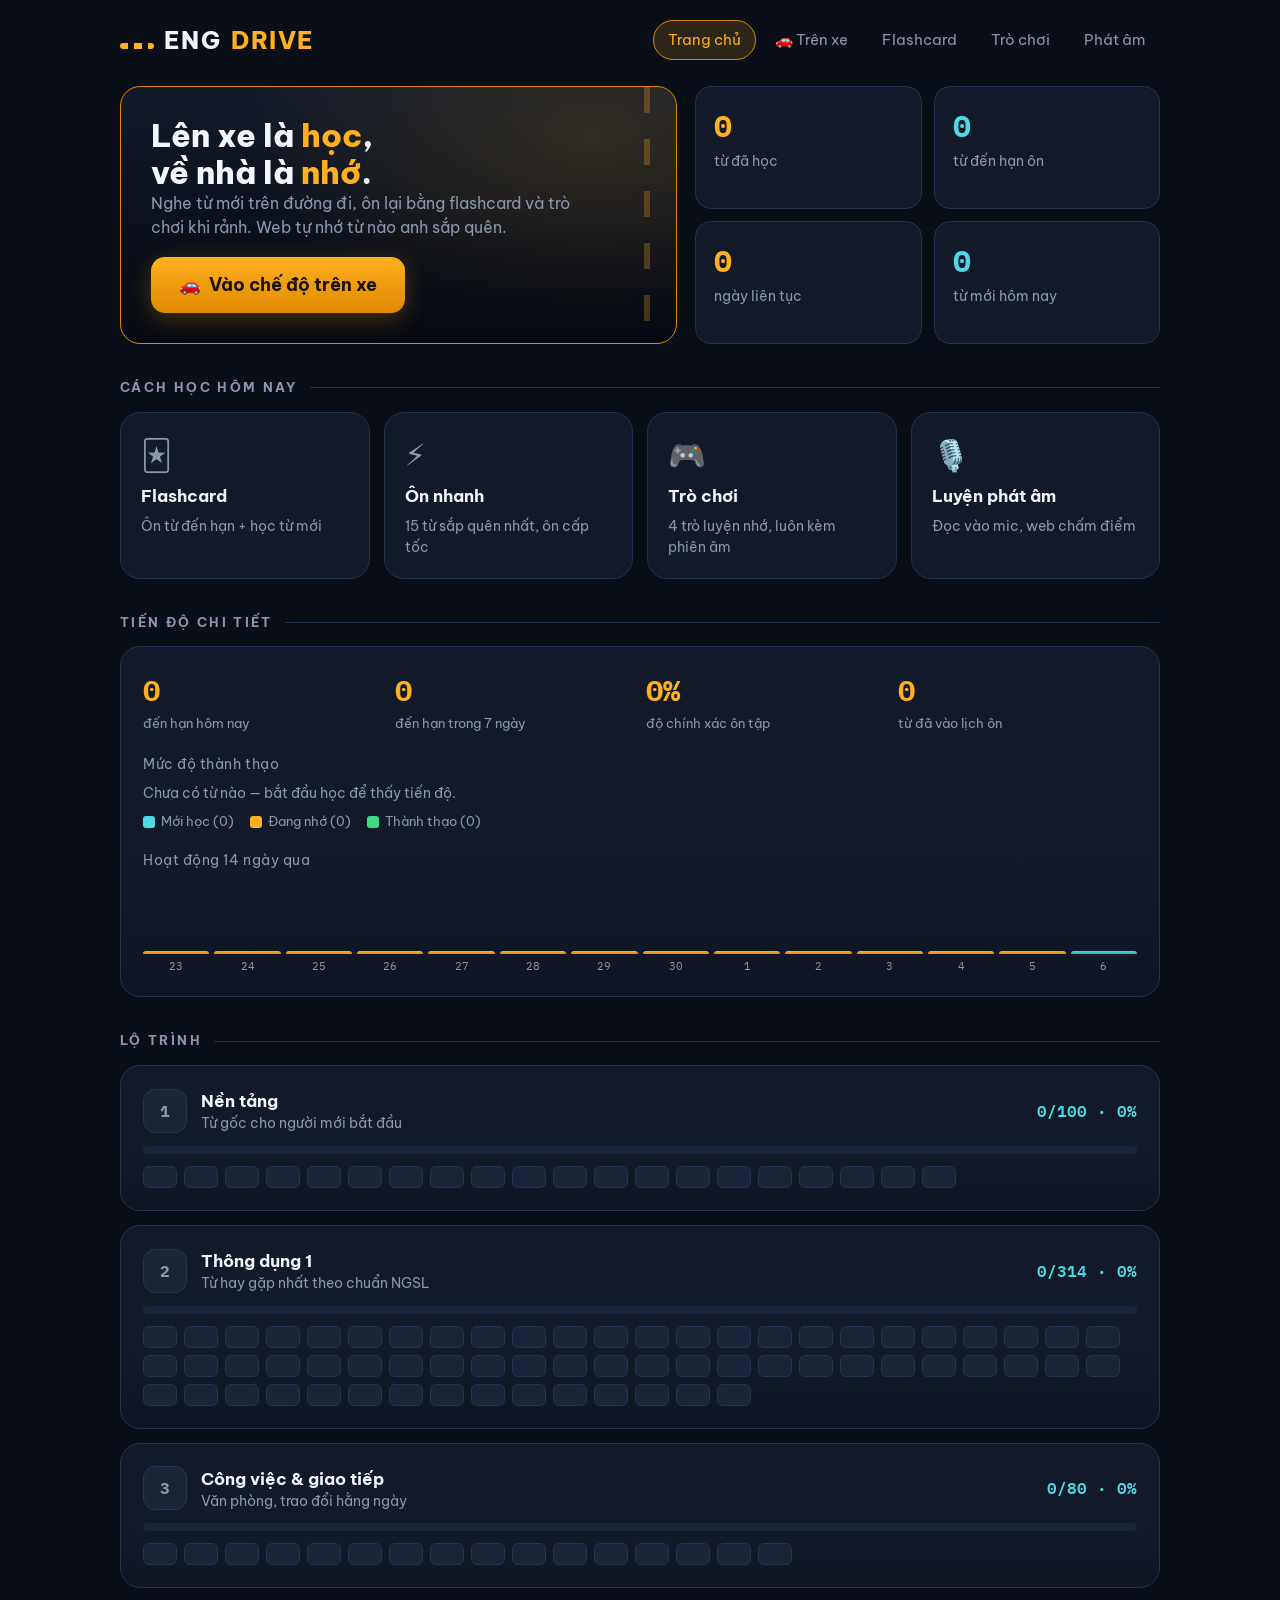
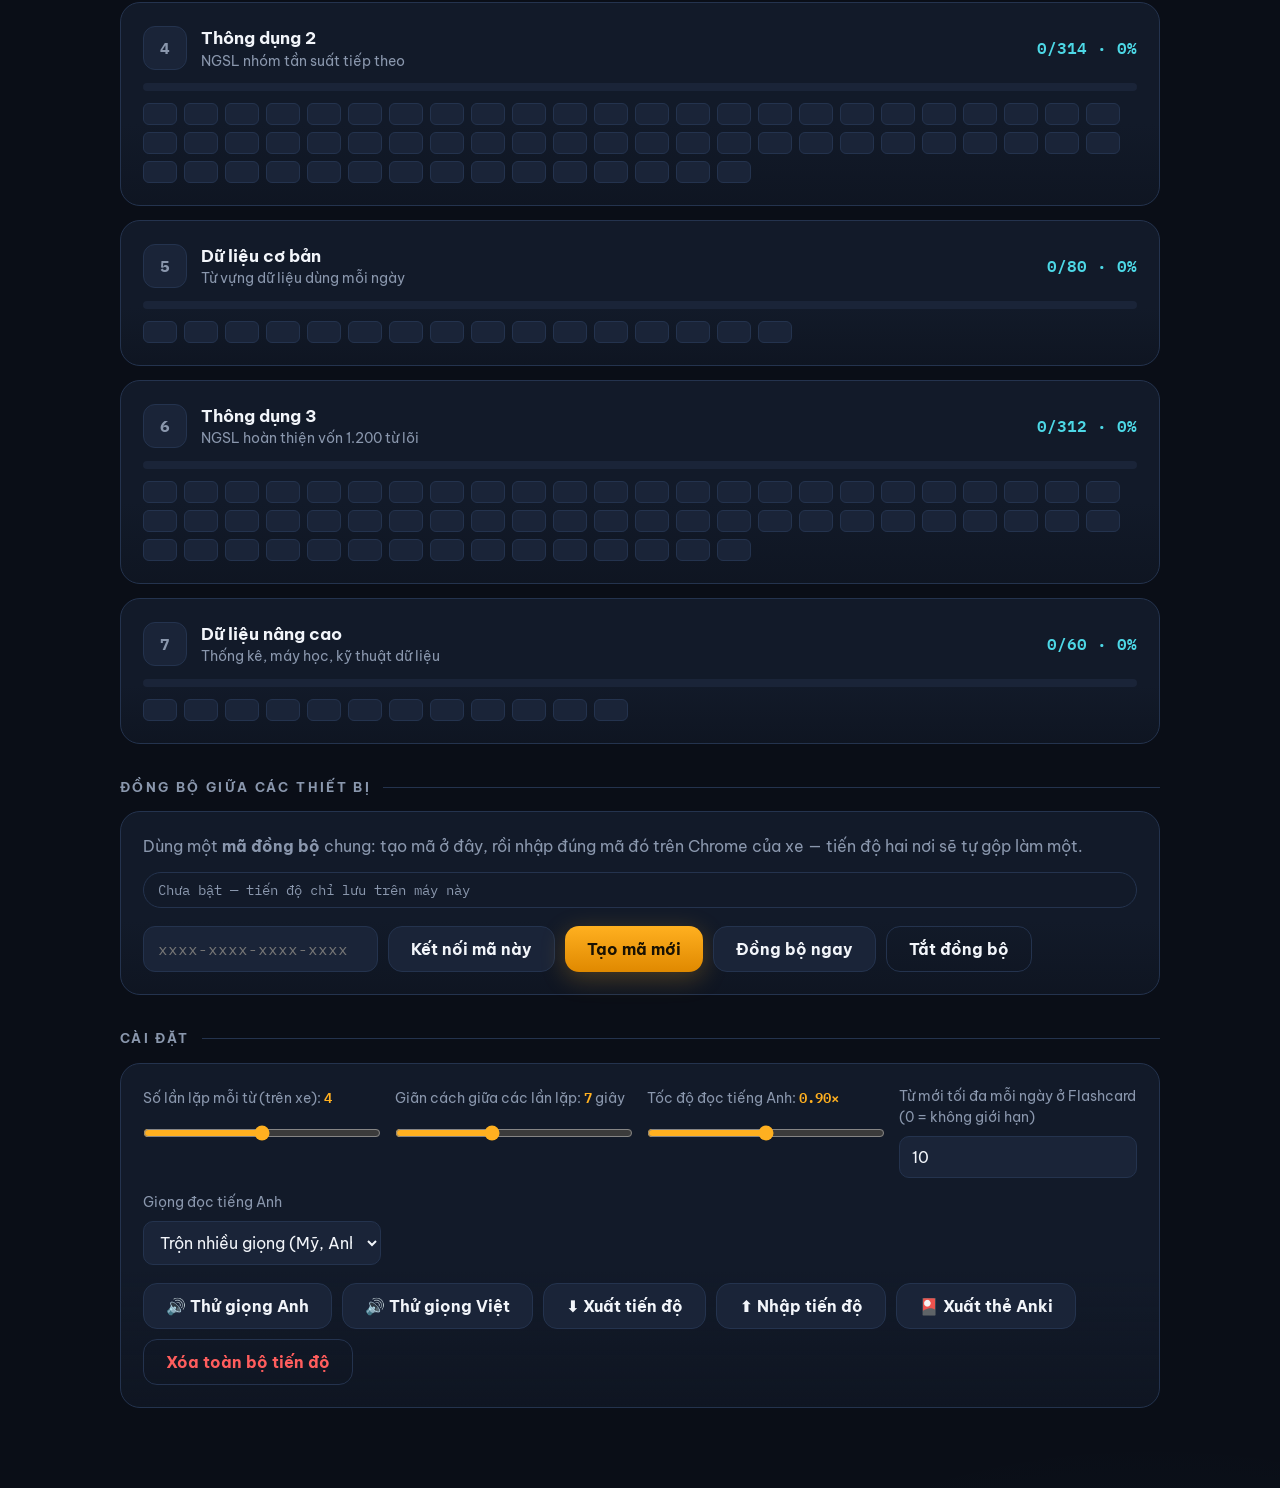
==== commit c6102699: "Trau chuốt: car fade + đếm ngược, chế độ Ôn nhanh, xuất thẻ Anki - Car mode: fade nhẹ khi chuyển từ " ====
--- a/index.html
+++ b/index.html
@@ -44,6 +44,7 @@
   <h2 class="section-title">Cách học hôm nay</h2>
   <section class="modes">
     <a class="mode" href="learn.html"><span class="ico">🃏</span><b>Flashcard</b><span id="mFlash">Ôn từ đến hạn + học từ mới</span></a>
+    <a class="mode" href="learn.html#quick"><span class="ico">⚡</span><b>Ôn nhanh</b><span>15 từ sắp quên nhất, ôn cấp tốc</span></a>
     <a class="mode" href="games.html"><span class="ico">🎮</span><b>Trò chơi</b><span>4 trò luyện nhớ, luôn kèm phiên âm</span></a>
     <a class="mode" href="speak.html"><span class="ico">🎙️</span><b>Luyện phát âm</b><span>Đọc vào mic, web chấm điểm</span></a>
   </section>
@@ -106,6 +107,7 @@
       <button class="btn" id="btnExport">⬇ Xuất tiến độ</button>
       <button class="btn" id="btnImport">⬆ Nhập tiến độ</button>
       <input type="file" id="importFile" accept=".json" class="hidden">
+      <button class="btn" id="btnAnki">🎴 Xuất thẻ Anki</button>
       <button class="btn btn-ghost" id="btnReset" style="color:var(--red)">Xóa toàn bộ tiến độ</button>
     </div>
   </section>
--- a/css/style.css
+++ b/css/style.css
@@ -255,6 +255,12 @@
   background: var(--surface-2); border: 1px solid var(--line); transition: all 0.25s;
 }
 .rep-dots i.on { background: var(--amber); border-color: var(--amber); box-shadow: 0 0 12px rgba(255,176,32,0.6); }
+/* thanh đếm ngược tới lần đọc kế */
+.gap-track { width: min(280px, 60vw); height: 5px; border-radius: 3px; background: var(--surface-2); margin-top: 1.4vh; overflow: hidden; }
+.gap-bar { width: 100%; height: 100%; border-radius: 3px; background: linear-gradient(90deg, var(--amber-deep), var(--amber)); transform: scaleX(0); transform-origin: left; }
+/* fade nhẹ khi chuyển từ mới */
+@keyframes wordIn { from { opacity: 0.15; transform: translateY(10px); } to { opacity: 1; transform: none; } }
+.car-stage.word-in .car-word, .car-stage.word-in .car-ipa, .car-stage.word-in .car-vi { animation: wordIn 0.4s cubic-bezier(0.2, 0.8, 0.2, 1) both; }
 .shadow-hint {
   margin-top: 1.2vh; font-size: clamp(1.1rem, 3vw, 1.7rem);
   color: var(--cyan); font-weight: 600; min-height: 1.4em;
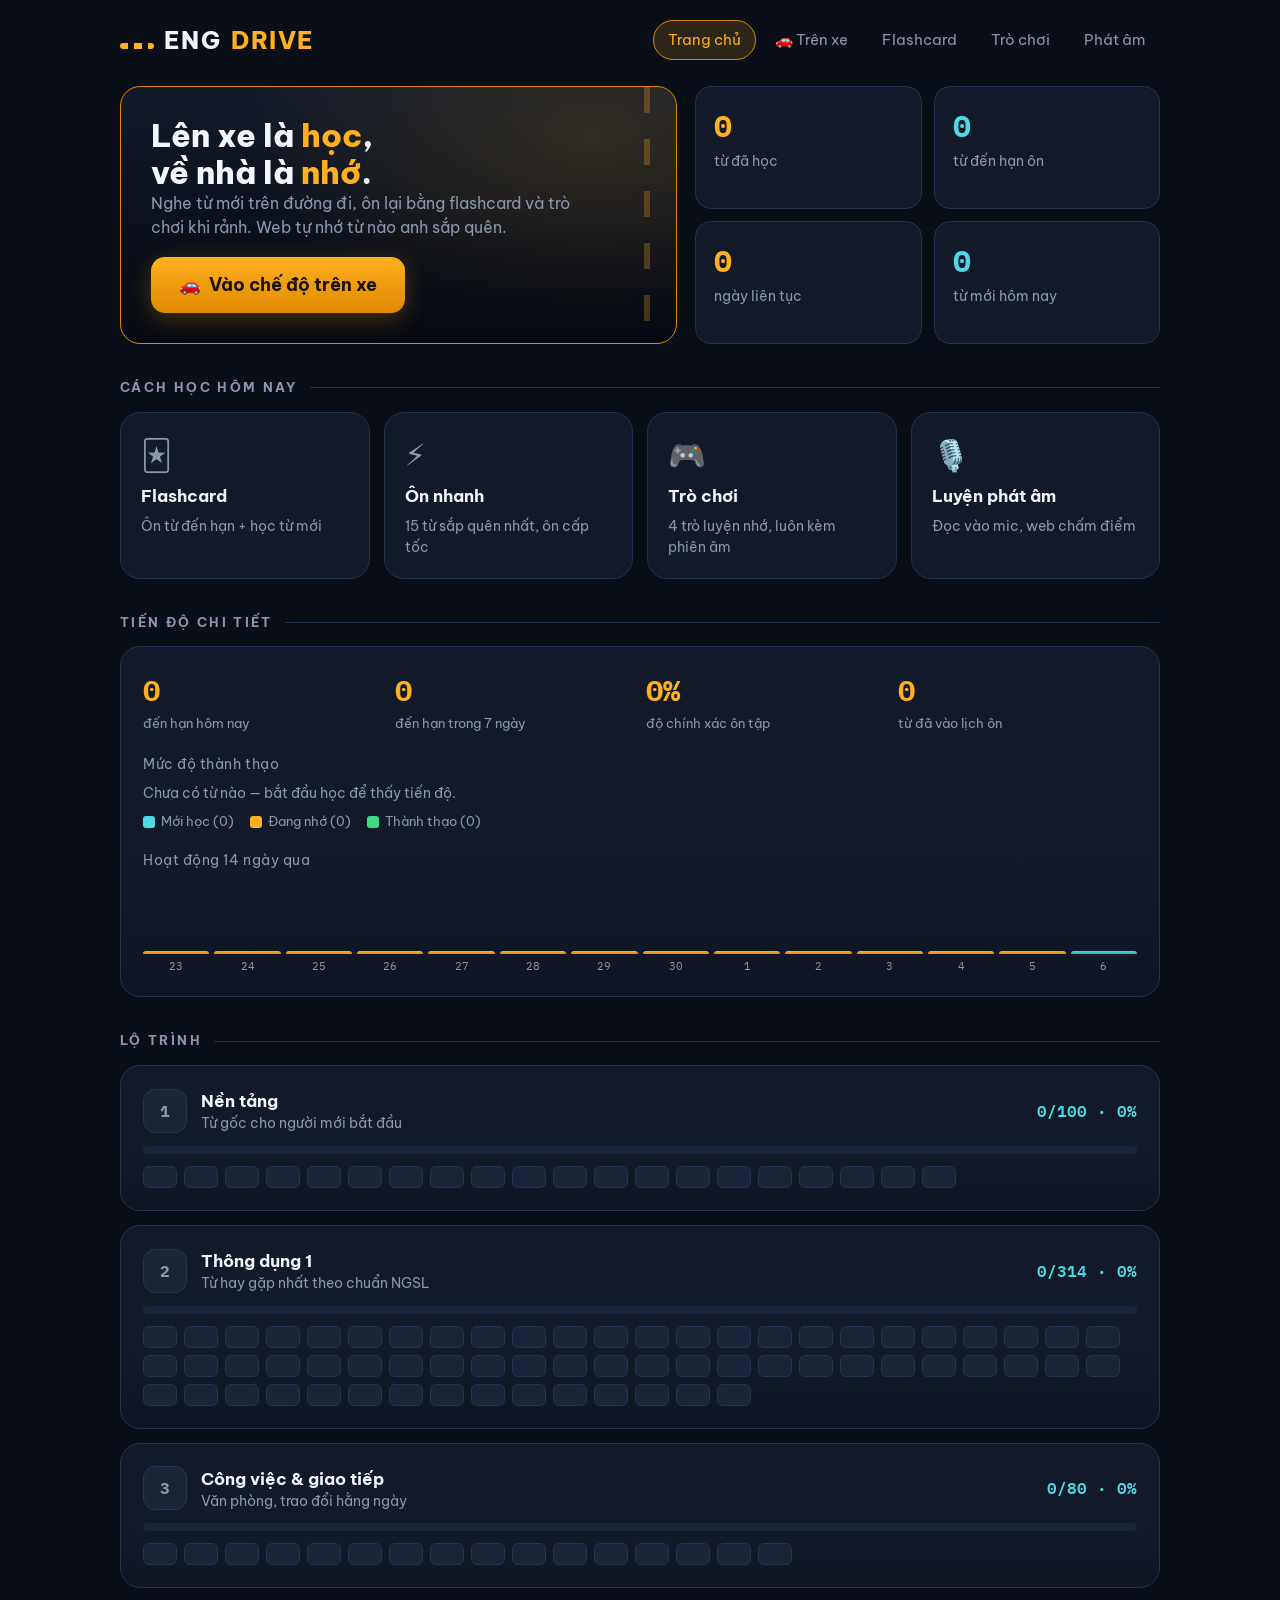
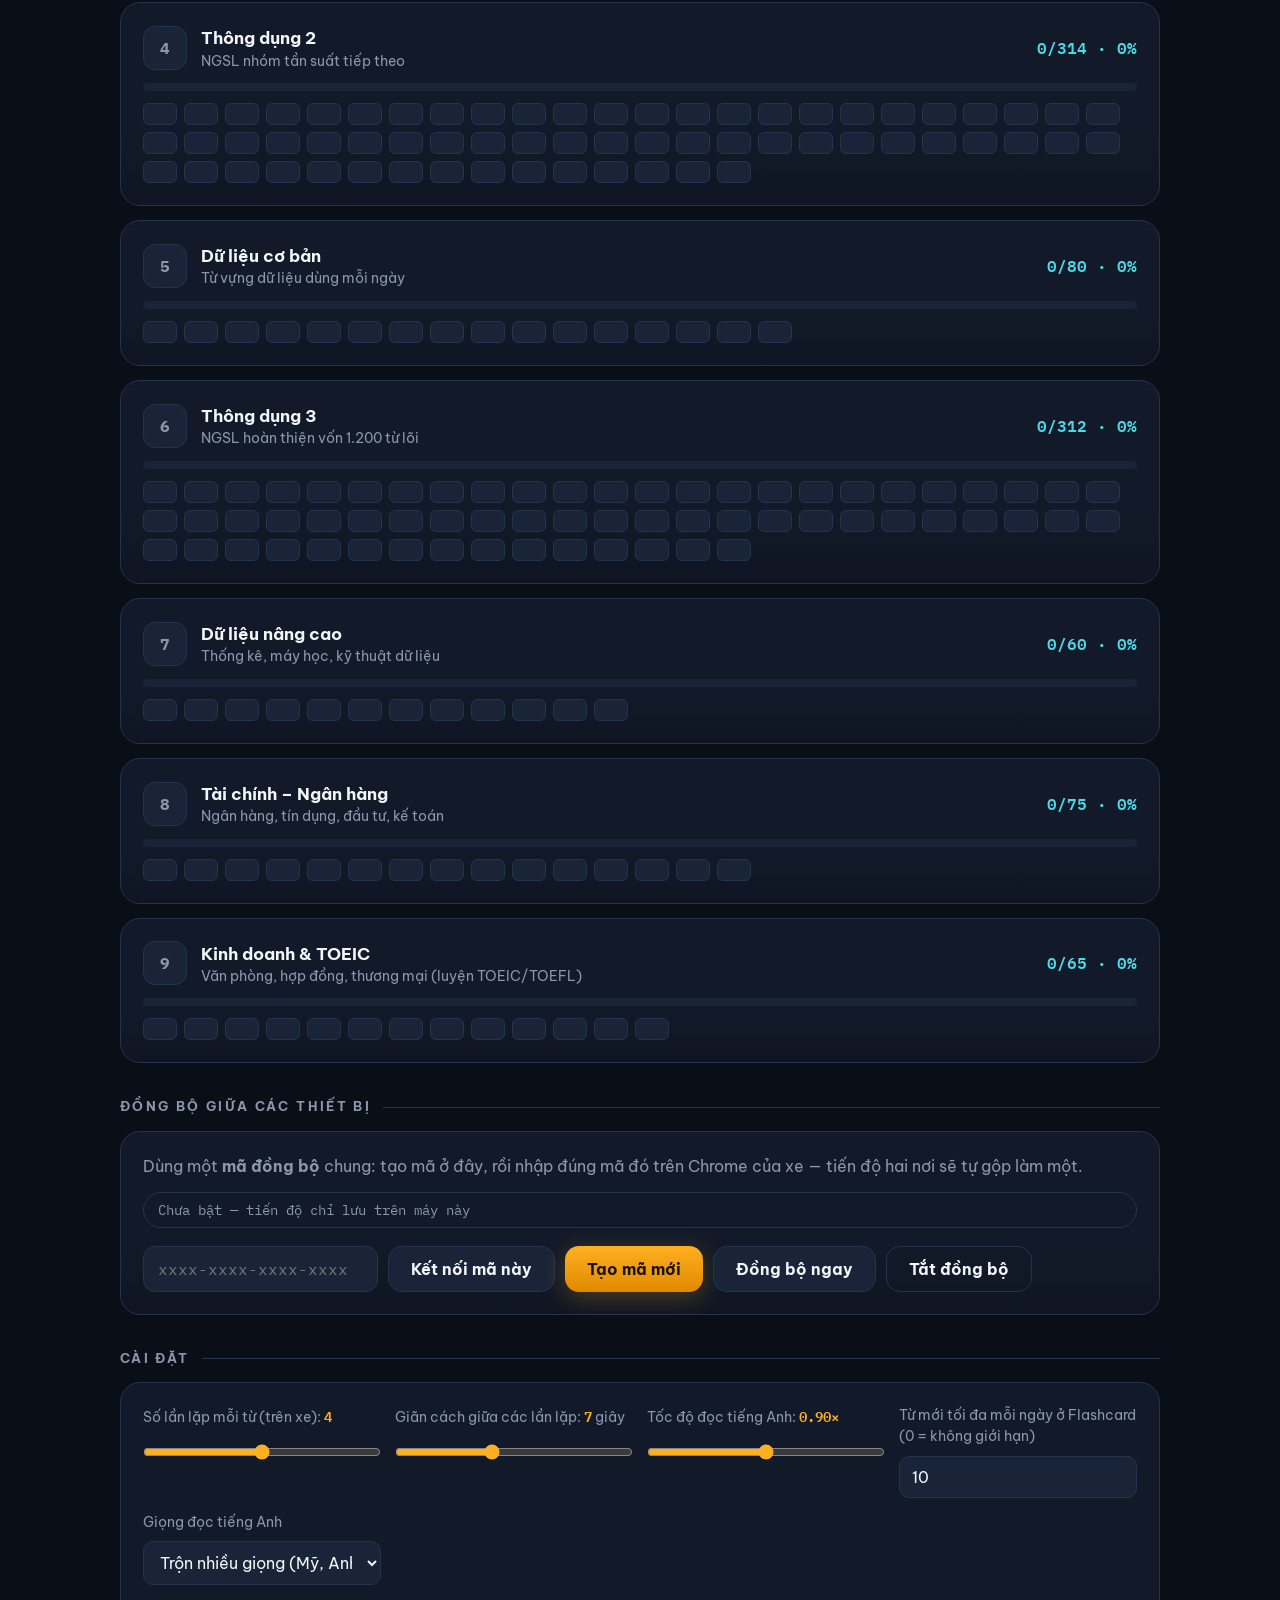
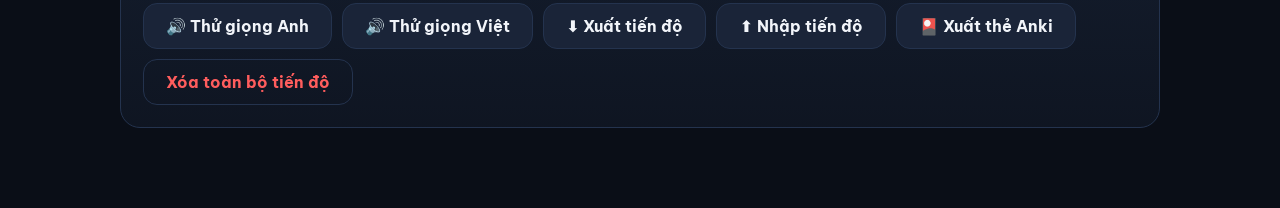
==== commit 6ee3f358: "Phase 3+4: từ vựng TCNH/kinh doanh + chế độ luyện tai trên xe Phase 3: +140 từ mới (75 Tài chính-Ngâ" ====
--- a/index.html
+++ b/index.html
@@ -121,6 +121,8 @@
 <script src="data/ngsl1.js"></script>
 <script src="data/ngsl2.js"></script>
 <script src="data/ngsl3.js"></script>
+<script src="data/finance.js"></script>
+<script src="data/business.js"></script>
 <script src="data/extras.js"></script>
 <script src="vendor/ts-fsrs.umd.js"></script>
 <script src="js/core.js"></script>
--- a/css/style.css
+++ b/css/style.css
@@ -249,6 +249,14 @@
   font-weight: 700; color: var(--amber); line-height: 1.1;
   overflow-wrap: anywhere;
 }
+/* Chế độ luyện tai: hỏi–đáp */
+.listen-block { display: flex; flex-direction: column; align-items: center; gap: 2vh; width: 100%; }
+.listen-q { font-size: clamp(1.8rem, 5.5vw, 3.6rem); font-weight: 700; line-height: 1.15; overflow-wrap: anywhere; }
+.listen-q::before { content: "❓ "; color: var(--cyan); }
+.listen-a { font-size: clamp(1.6rem, 5vw, 3.2rem); font-weight: 700; color: var(--amber); line-height: 1.15; overflow-wrap: anywhere; }
+.listen-a::before { content: "💬 "; }
+.listen-a.hidden { display: none; }
+.listen-v { font-size: clamp(1rem, 3vw, 1.5rem); color: var(--muted); }
 .rep-dots { display: flex; gap: 10px; margin-top: 1.5vh; }
 .rep-dots i {
   width: 14px; height: 14px; border-radius: 50%;
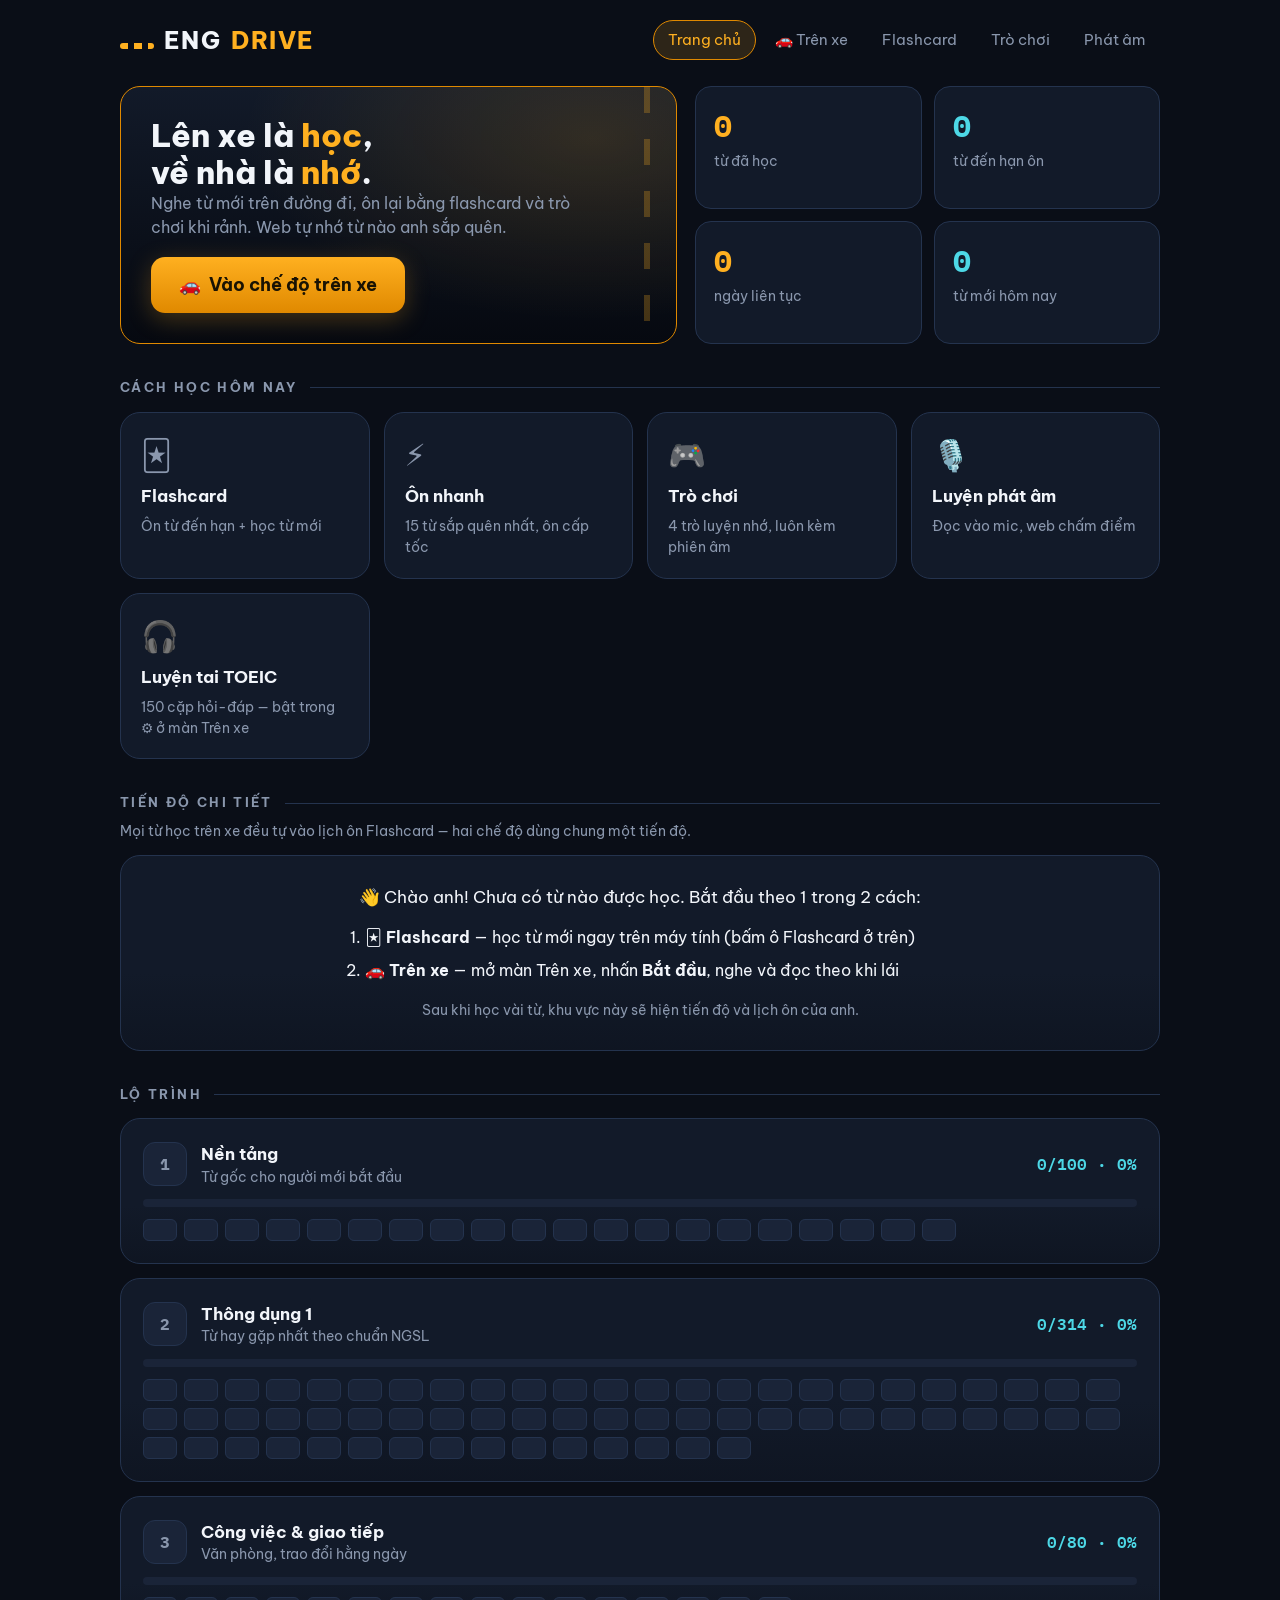
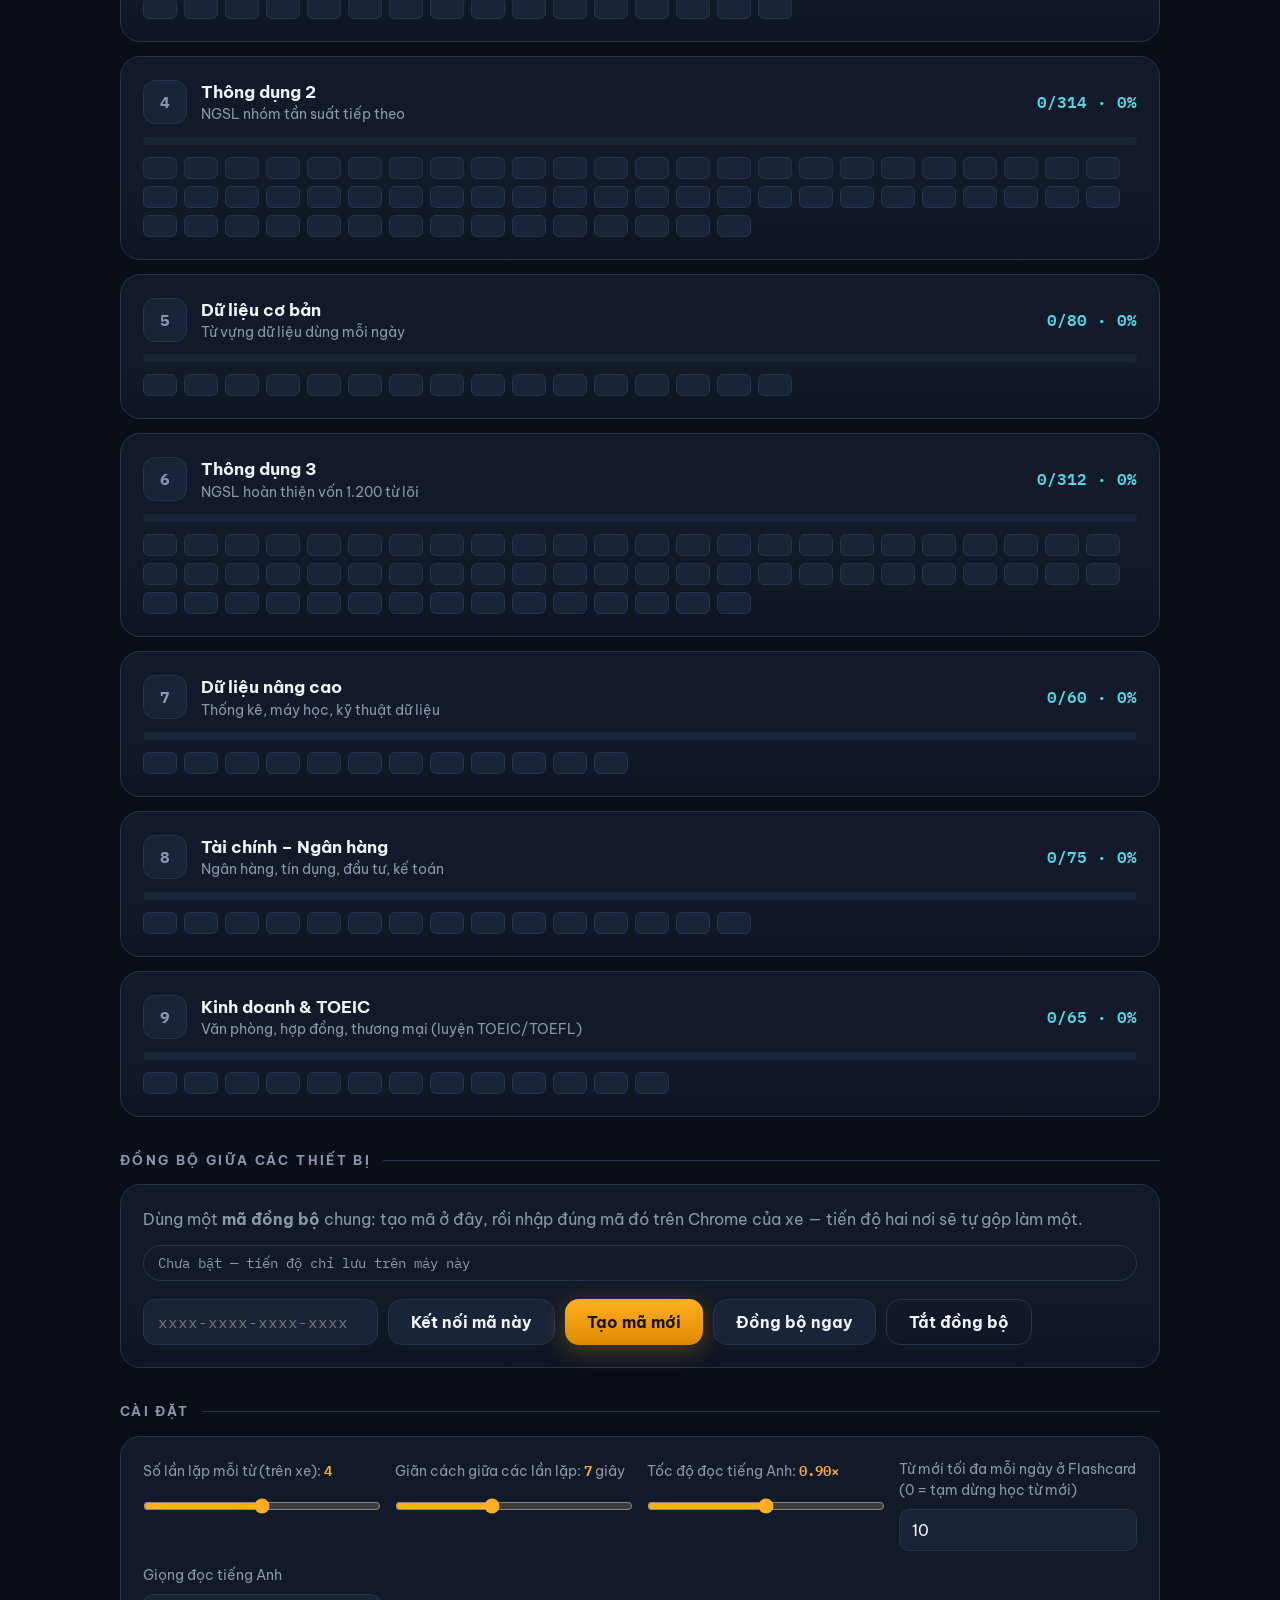
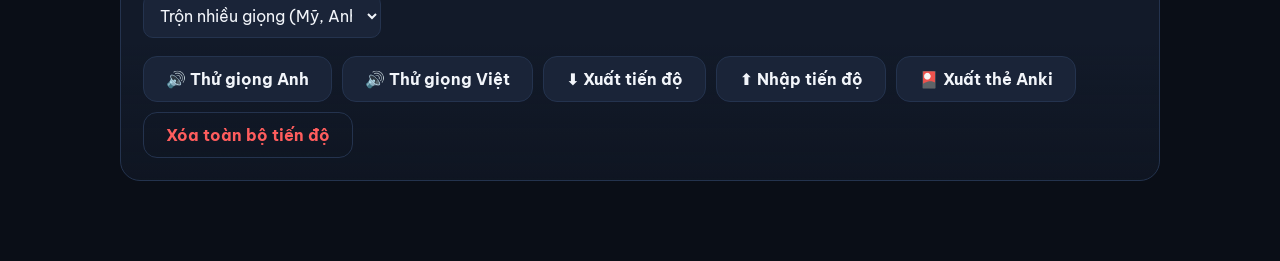
==== commit 91240de6: "Sửa 56 phát hiện từ biên bản kiểm tra (P0/P1/P2) + Service Worker offline P0 — dữ liệu học & đồng bộ" ====
--- a/index.html
+++ b/index.html
@@ -8,7 +8,8 @@
 <link rel="icon" href="data:,">
 <link rel="preconnect" href="https://fonts.googleapis.com">
 <link rel="preconnect" href="https://fonts.gstatic.com" crossorigin>
-<link href="https://fonts.googleapis.com/css2?family=Be+Vietnam+Pro:wght@400;500;600;700;800&family=IBM+Plex+Mono:wght@400;500;600&display=swap" rel="stylesheet">
+<link rel="preload" as="style" href="https://fonts.googleapis.com/css2?family=Be+Vietnam+Pro:wght@400;500;600;700;800&family=IBM+Plex+Mono:wght@400;500;600&display=swap" onload="this.onload=null;this.rel='stylesheet'">
+<noscript><link rel="stylesheet" href="https://fonts.googleapis.com/css2?family=Be+Vietnam+Pro:wght@400;500;600;700;800&family=IBM+Plex+Mono:wght@400;500;600&display=swap"></noscript>
 <link rel="stylesheet" href="css/style.css">
 </head>
 <body>
@@ -47,9 +48,11 @@
     <a class="mode" href="learn.html#quick"><span class="ico">⚡</span><b>Ôn nhanh</b><span>15 từ sắp quên nhất, ôn cấp tốc</span></a>
     <a class="mode" href="games.html"><span class="ico">🎮</span><b>Trò chơi</b><span>4 trò luyện nhớ, luôn kèm phiên âm</span></a>
     <a class="mode" href="speak.html"><span class="ico">🎙️</span><b>Luyện phát âm</b><span>Đọc vào mic, web chấm điểm</span></a>
+    <a class="mode" href="car.html"><span class="ico">🎧</span><b>Luyện tai TOEIC</b><span>150 cặp hỏi-đáp — bật trong ⚙ ở màn Trên xe</span></a>
   </section>
 
   <h2 class="section-title">Tiến độ chi tiết</h2>
+  <p class="muted" style="margin:-6px 0 12px;font-size:0.9rem">Mọi từ học trên xe đều tự vào lịch ôn Flashcard — hai chế độ dùng chung một tiến độ.</p>
   <section class="card" id="progressPanel"></section>
 
   <h2 class="section-title">Lộ trình</h2>
@@ -90,7 +93,7 @@
         <input type="range" id="setRate" min="0.7" max="1.1" step="0.05">
       </div>
       <div class="setting">
-        <label>Từ mới tối đa mỗi ngày ở Flashcard (0 = không giới hạn)</label>
+        <label>Từ mới tối đa mỗi ngày ở Flashcard (0 = tạm dừng học từ mới)</label>
         <input type="number" id="setNewPerDay" min="0" max="100" step="1">
       </div>
       <div class="setting">
@@ -128,5 +131,6 @@
 <script src="js/core.js"></script>
 <script src="js/sync.js"></script>
 <script src="js/home.js"></script>
+<script>if("serviceWorker"in navigator)navigator.serviceWorker.register("sw.js").catch(()=>{});</script>
 </body>
 </html>
--- a/css/style.css
+++ b/css/style.css
@@ -224,6 +224,8 @@
   display: grid; place-items: center; border-radius: 14px;
 }
 .car-top .car-btn-sm:active { background: var(--surface-2); }
+/* todayInfo co gọn với dấu "…" thay vì xuống dòng — giữ car-top 1 dòng trên màn hình xe/điện thoại hẹp */
+.car-top .today-info { white-space: nowrap; overflow: hidden; text-overflow: ellipsis; min-width: 0; flex-shrink: 1; }
 
 .car-stage {
   position: relative;
@@ -332,10 +334,10 @@
 
 .flash-zone { display: flex; flex-direction: column; align-items: center; gap: 22px; }
 .flashcard {
-  width: min(620px, 100%); min-height: 360px; perspective: 1200px; cursor: pointer;
+  width: min(620px, 100%); min-height: 460px; perspective: 1200px; cursor: pointer;
 }
 .flash-inner {
-  position: relative; width: 100%; min-height: 360px;
+  position: relative; width: 100%; min-height: 460px; /* cao cố định để không nhảy layout giữa thẻ có ảnh và thẻ không */
   display: grid; /* hai mặt xếp chồng cùng ô lưới → chiều cao co theo mặt cao nhất */
   transform-style: preserve-3d; transition: transform 0.5s cubic-bezier(0.2, 0.8, 0.2, 1);
 }
@@ -470,3 +472,20 @@
   padding: 12px 22px; border-radius: 999px; z-index: 50; font-weight: 600;
   animation: fadeIn 0.25s ease both;
 }
+
+/* cảnh báo nhẹ khi từ đến hạn tích quá nhiều (ô "từ đến hạn ôn" ở Trang chủ) */
+.stat.warn { border-color: var(--amber-deep); background: var(--amber-glow); }
+.stat.warn b { color: var(--amber); }
+
+/* khối onboarding cho người mới trên Trang chủ */
+.onboard { text-align: center; padding: 6px 4px; }
+
+/* màn hình rất hẹp (điện thoại ~375px, một số màn xe): nav thành 1 hàng cuộn ngang, không tràn dòng */
+@media (max-width: 520px) {
+  .topbar { flex-wrap: nowrap; gap: 8px; }
+  .nav { flex-wrap: nowrap; overflow-x: auto; min-width: 0; gap: 3px; -webkit-overflow-scrolling: touch; }
+  .nav::-webkit-scrollbar { display: none; }
+  .nav a { padding: 6px 9px; font-size: 0.8rem; white-space: nowrap; flex: none; }
+  /* trò xếp chữ: cụm dài vẫn cuộn được trong khung, không đội cả trang */
+  .slots { max-height: 34vh; overflow-y: auto; }
+}
